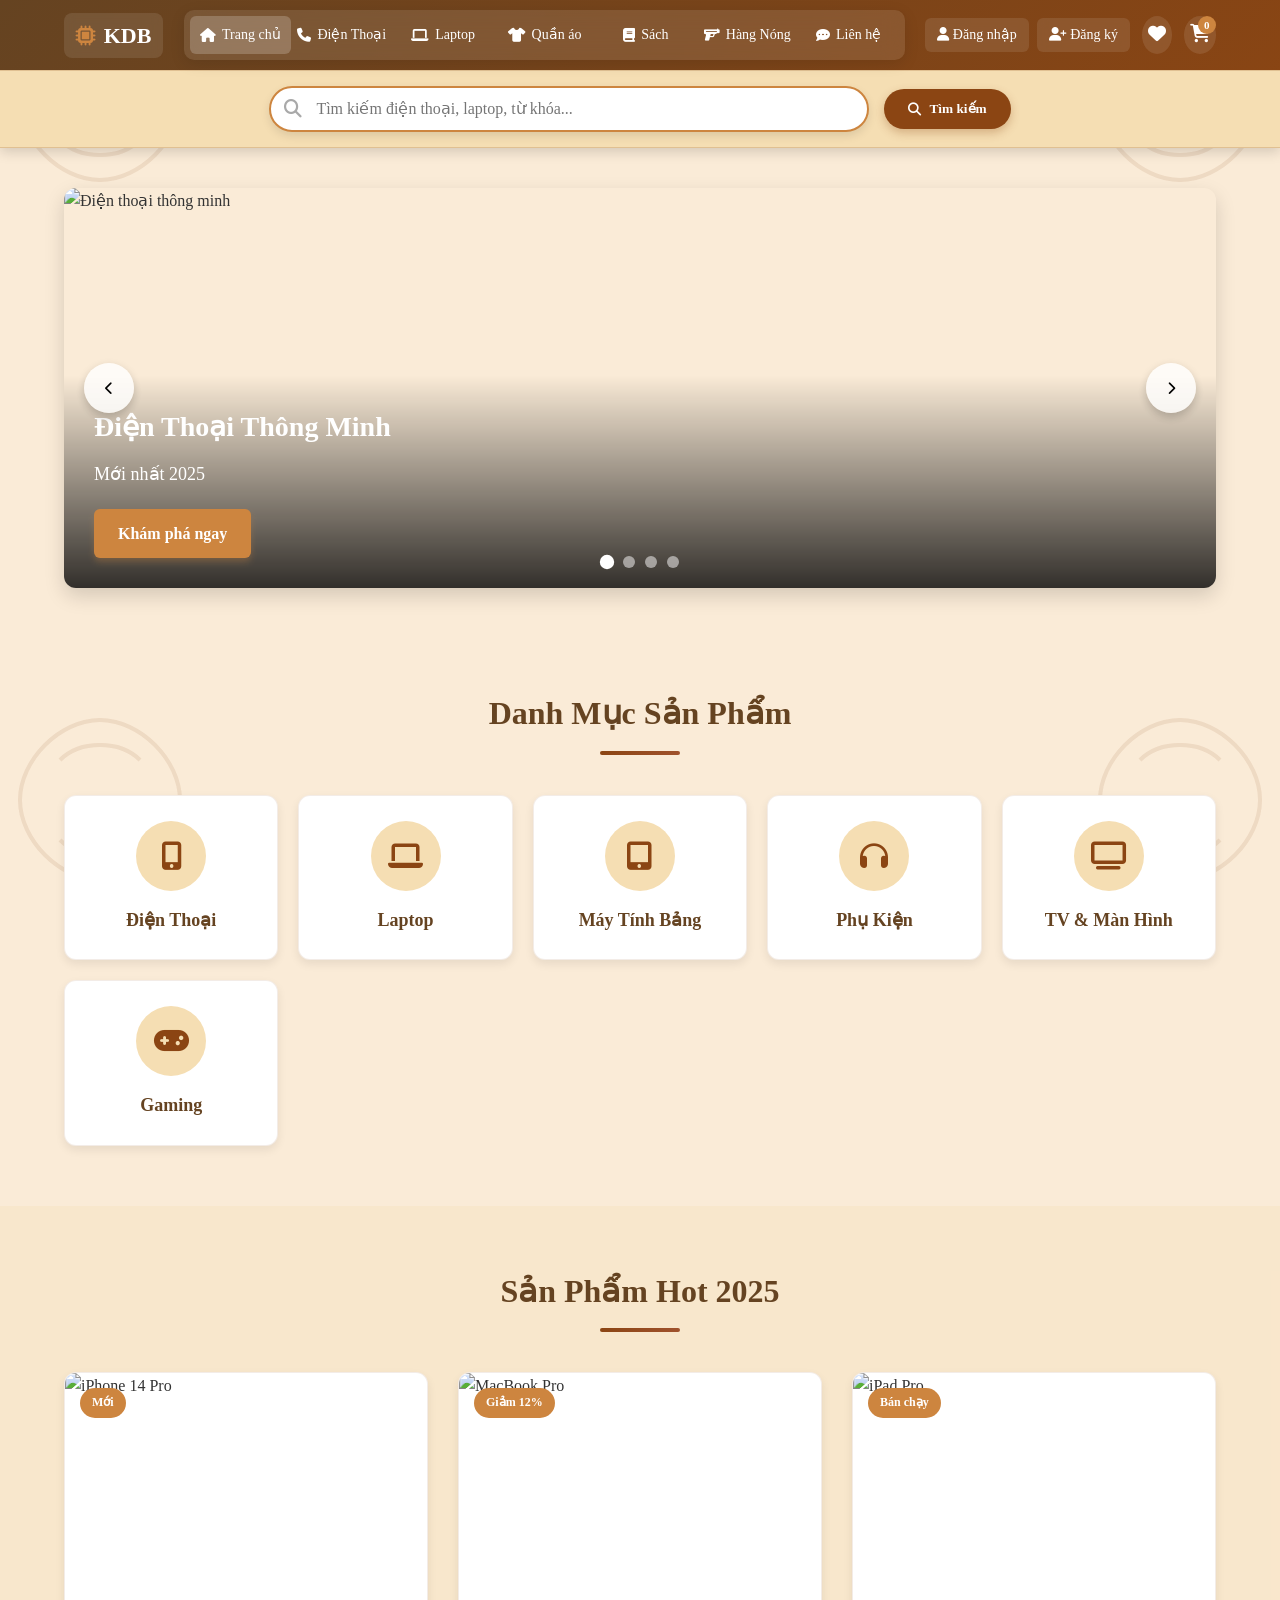
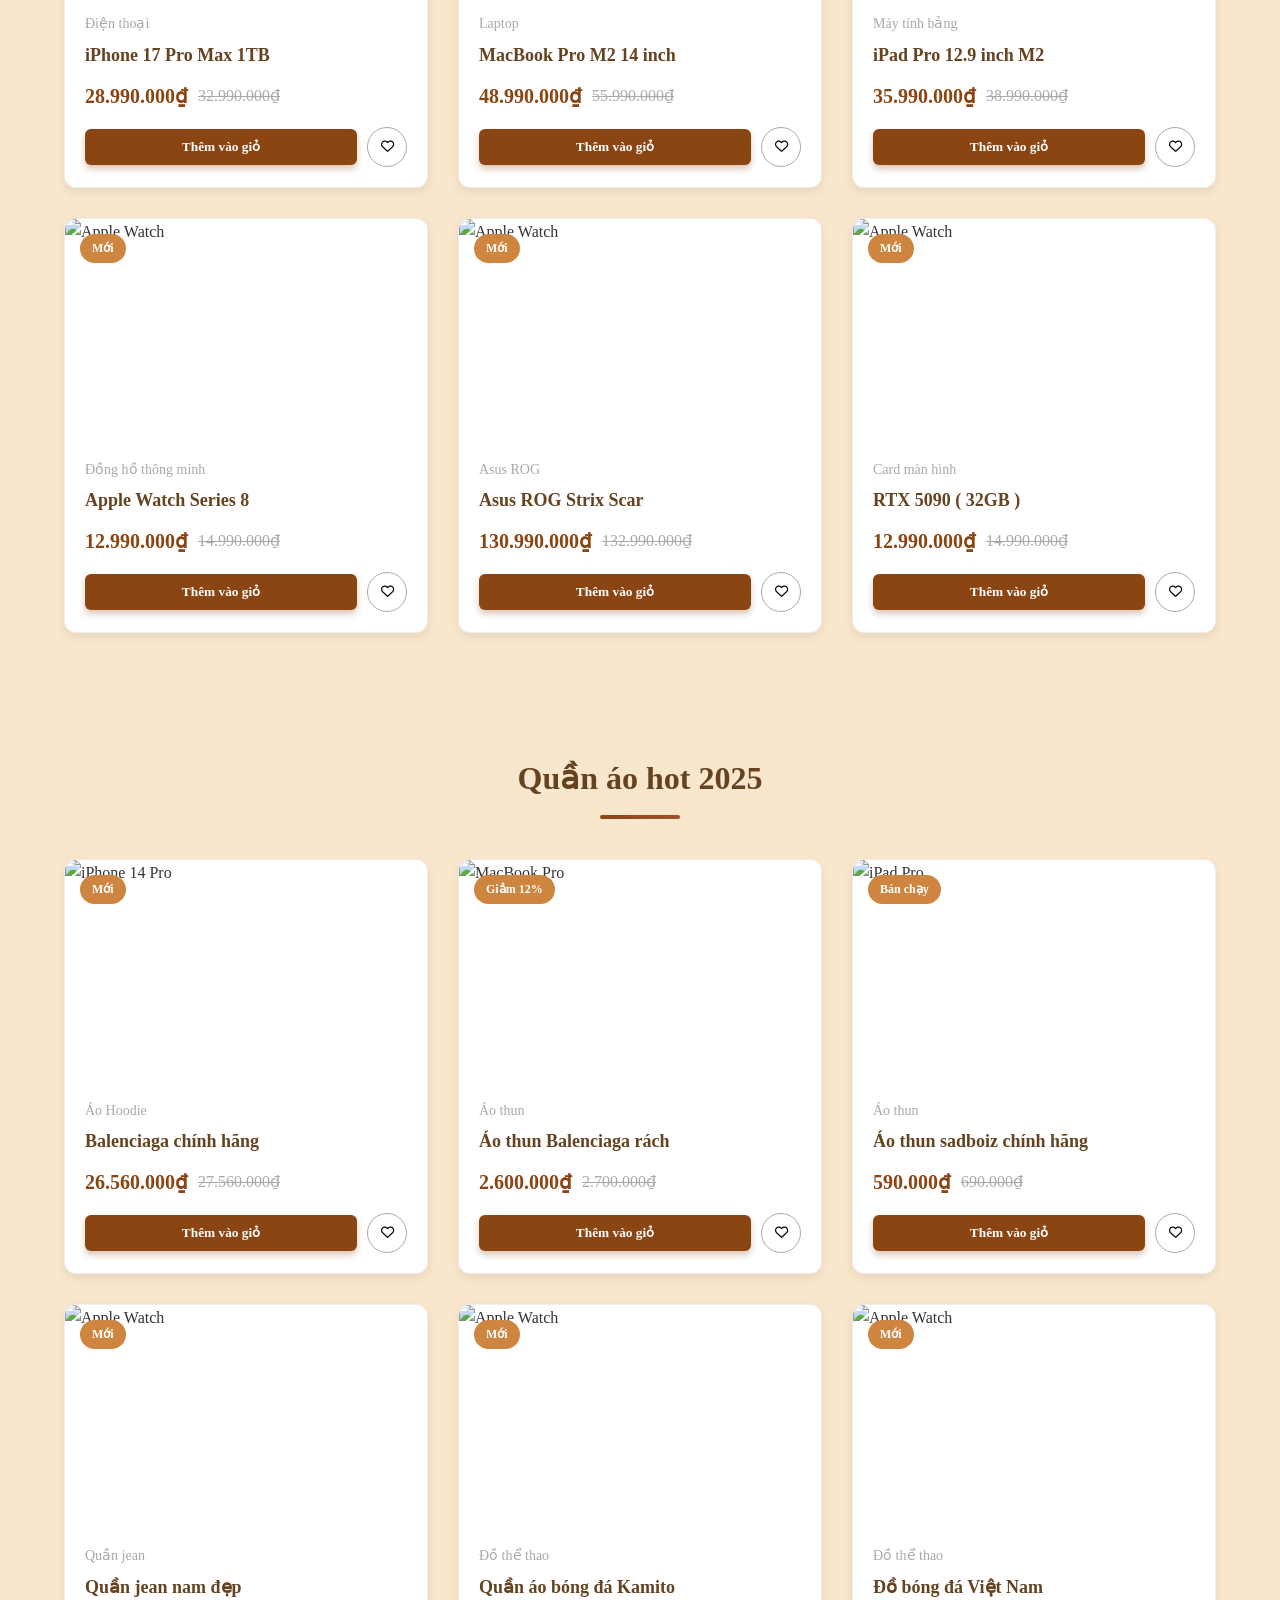
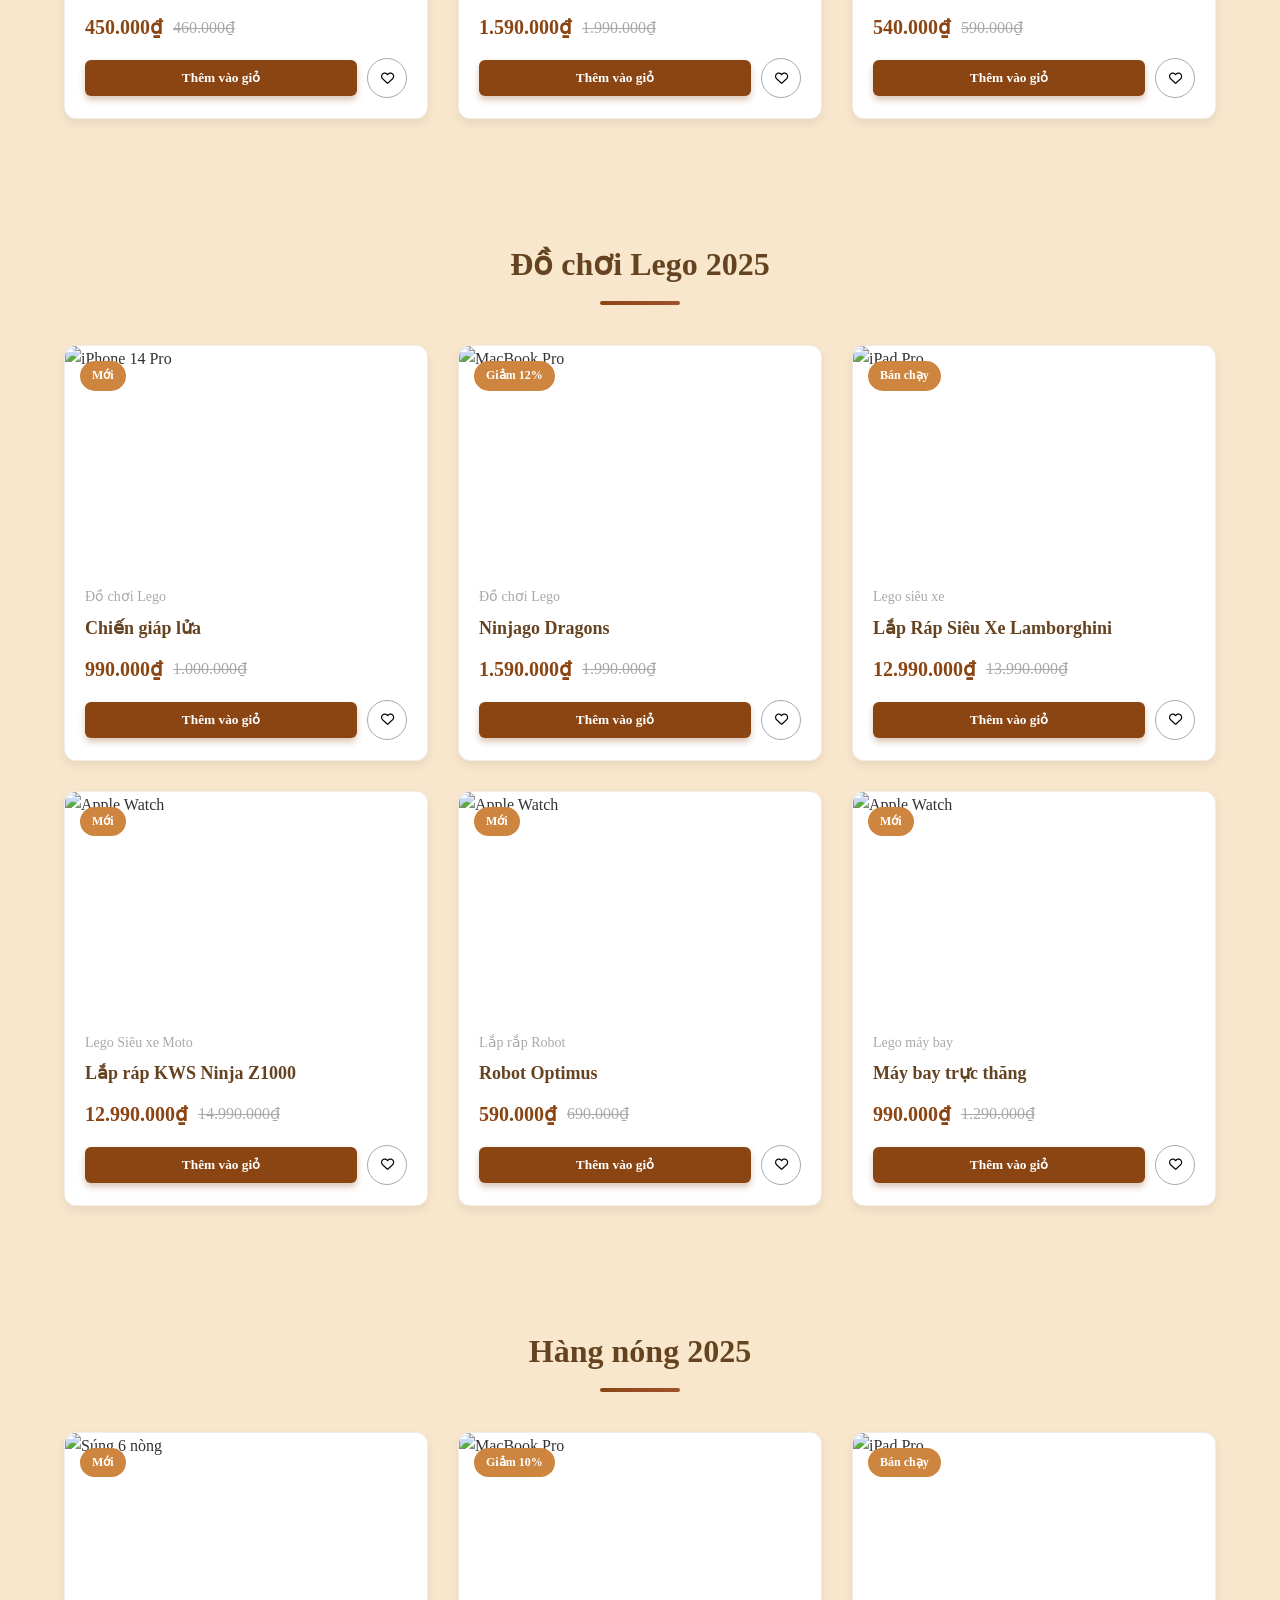
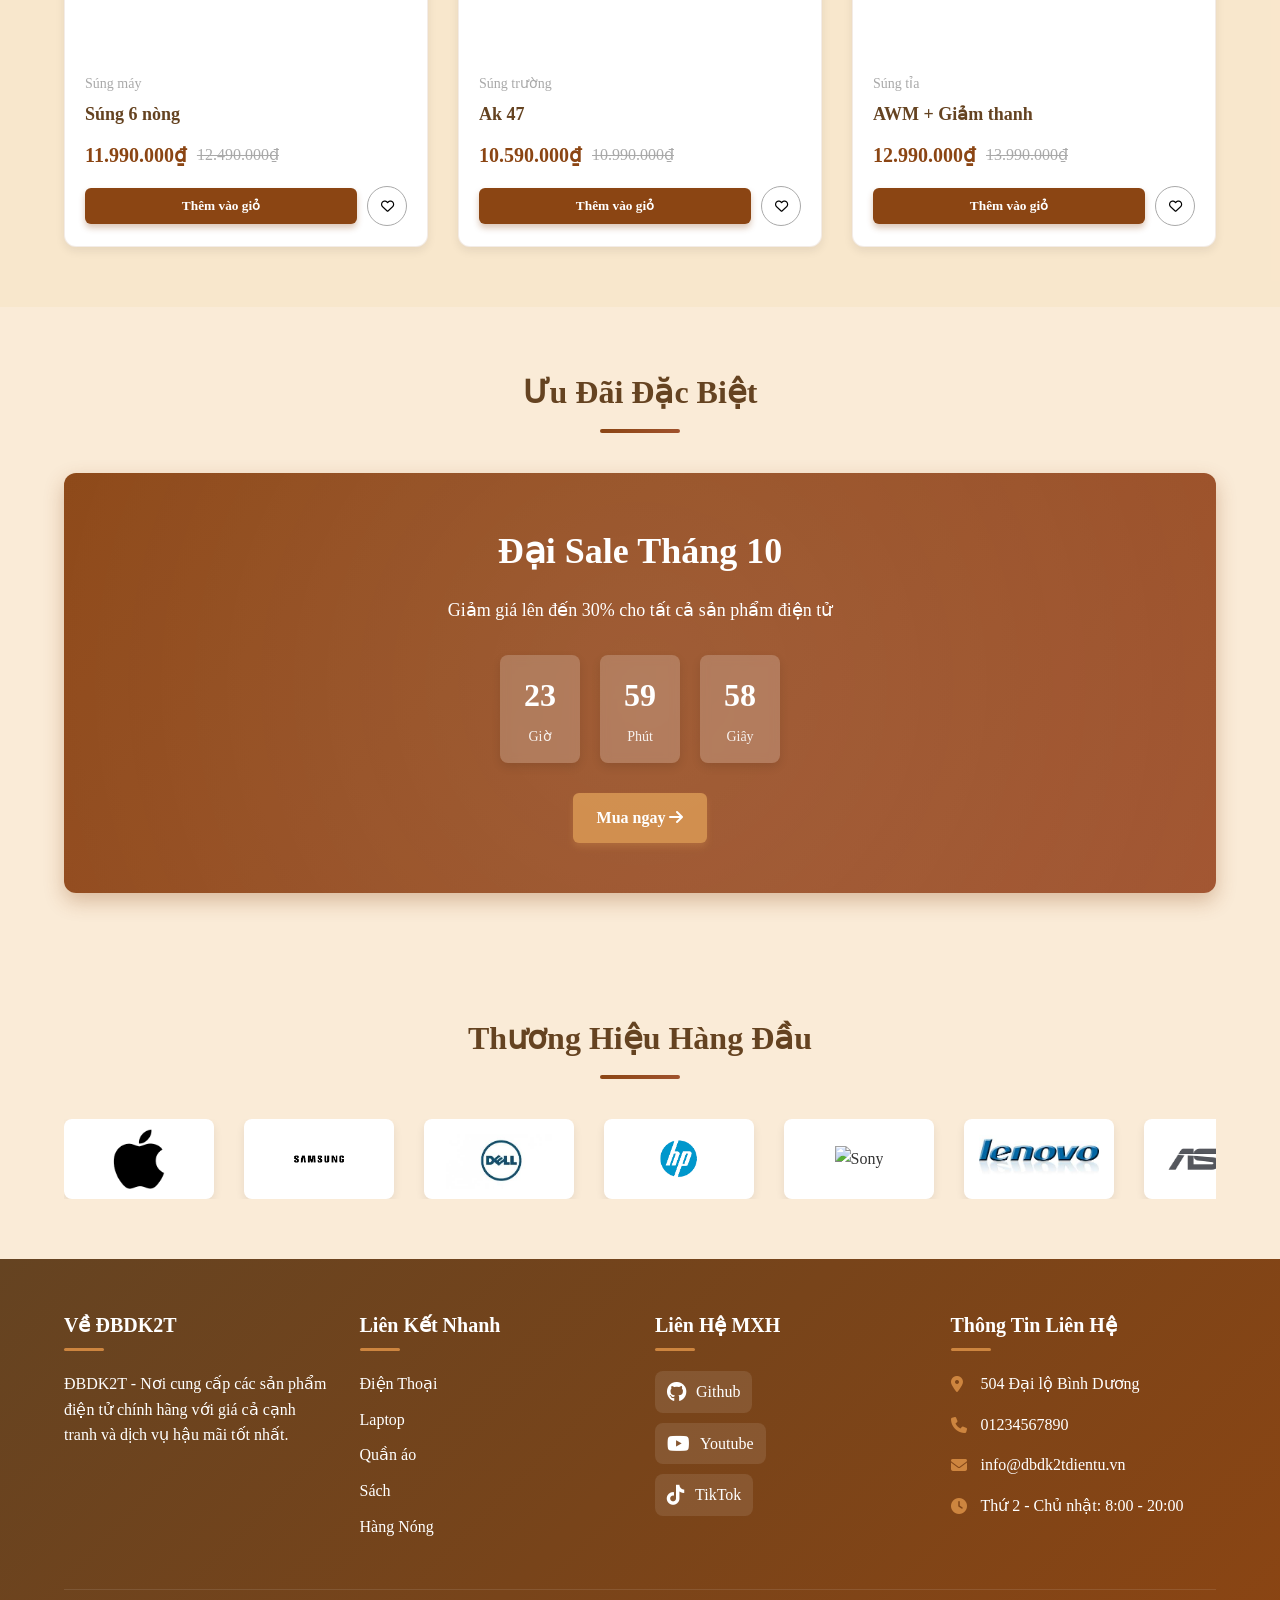
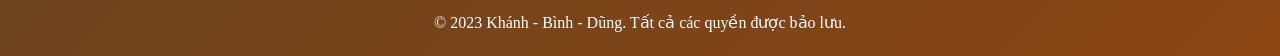
==== index.html @ e894deff "first commit" ====
<!DOCTYPE html>
<html lang="vi">
  <head>
    <meta charset="UTF-8" />
    <meta name="viewport" content="width=device-width, initial-scale=1.0" />
    <title>Trang Chủ</title>
    <link
      rel="stylesheet"
      href="https://cdnjs.cloudflare.com/ajax/libs/font-awesome/6.4.0/css/all.min.css"
    />
    <link rel="stylesheet" href="css/styles.css" />
  </head>
  <body>
    <!-- Họa tiết trang trí -->
    <div class="decoration-top-left"></div>
    <div class="decoration-top-right"></div>
    <div class="decoration-bottom-left"></div>
    <div class="decoration-bottom-right"></div>

    <!-- Header -->
    <header>
      <div class="main-header">
        <div class="container">
          <div class="header-content">
            <a href="index.html" class="logo">
              <i class="fas fa-microchip"></i>
              KDB
            </a>

            <nav>
              <ul class="nav-menu">
                <li class="nav-item">
                  <a href="index.html" class="nav-link active"
                    ><i class="fas fa-home"></i> Trang chủ</a
                  >
                </li>
                <li class="nav-item">
                  <a href="dienthoai.html" class="nav-link"
                    ><i class="fa-solid fa-phone"></i>Điện Thoại</a
                  >
                </li>
                <li class="nav-item">
                  <a href="laptop.html" class="nav-link"
                    ><i class="fa-solid fa-laptop"></i>Laptop</a
                  >
                </li>
                <li class="nav-item">
                  <a href="quanao.html" class="nav-link"
                    ><i class="fa-solid fa-shirt"></i>Quần áo</a
                  >
                </li>
                <li class="nav-item">
                  <a href="sach.html" class="nav-link"
                    ><i class="fa-solid fa-book"></i>Sách</a
                  >
                </li>
                <li class="nav-item">
                  <a href="hangnong.html" class="nav-link"
                    ><i class="fa-solid fa-gun"></i>Hàng Nóng</a
                  >
                </li>
                <li class="nav-item">
                  <a href="contact.html" class="nav-link"
                    ><i class="fa-solid fa-comment-dots"></i> Liên hệ</a
                  >
                </li>
              </ul>
            </nav>

            <div class="header-actions">
              <div class="auth-links">
                <a href="login.html" id="login-link"
                  ><i class="fas fa-user"></i> Đăng nhập</a
                >
                <a href="register.html" id="register-link"
                  ><i class="fas fa-user-plus"></i> Đăng ký</a
                >
                <a href="#" id="logout-link" style="display: none"
                  ><i class="fas fa-sign-out-alt"></i> Đăng xuất</a
                >
              </div>
              <div class="header-action">
                <i class="fas fa-heart"></i>
              </div>
              <div class="header-action">
                <i class="fas fa-shopping-cart"></i>
                <span class="cart-count">0</span>
              </div>
            </div>
          </div>
        </div>
      </div>

      <!-- Search Section -->
      <div class="search-section">
        <div class="container">
          <div class="search-container">
            <div class="search-box">
              <i class="fas fa-search search-icon"></i>
              <input
                type="text"
                class="search-input"
                placeholder="Tìm kiếm điện thoại, laptop, từ khóa..."
              />
            </div>
            <button class="search-btn">
              <i class="fas fa-search"></i> Tìm kiếm
            </button>
          </div>
        </div>
      </div>
    </header>

    <!-- Hero Slider -->
    <section class="hero-slider">
      <div class="container">
        <div class="slider-container">
          <div class="slider">
            <div class="slide active">
              <img
                src="https://image.viettimes.vn/w800/Uploaded/2025/bqmvlcvo/2023_10_21/capture-7654.png"
                alt="Điện thoại thông minh"
              />
              <div class="slide-content">
                <h3>Điện Thoại Thông Minh</h3>
                <p>Mới nhất 2025</p>
                <a href="products.html" class="btn btn-accent">Khám phá ngay</a>
              </div>
            </div>
            <div class="slide">
              <img
                src="https://file.hstatic.net/200000837185/collection/laptop-asus_872b4c79d37e4b8b9388db5a34675080_grande.jpg"
                alt="Laptop cao cấp"
              />
              <div class="slide-content">
                <h3>Laptop Cao Cấp</h3>
                <p>Hiệu suất vượt trội</p>
                <a href="products.html" class="btn btn-accent">Khám phá ngay</a>
              </div>
            </div>
            <div class="slide">
              <img
                src="https://d28jzcg6y4v9j1.cloudfront.net/media/social/2024/09/07/may_tinh_bang_lam_viec_nhu_laptop_1_1725676387348.jpg"
                alt="Máy tính bảng"
              />
              <div class="slide-content">
                <h3>Máy Tính Bảng</h3>
                <p>Đa dạng mẫu mã</p>
                <a href="products.html" class="btn btn-accent">Khám phá ngay</a>
              </div>
            </div>
            <div class="slide">
              <img
                src="https://donghoduyanh.com/images/news/2023/06/12/large/dong-ho-thong-minh_1686508180.jpg"
                alt="Đồng hồ thông minh"
              />
              <div class="slide-content">
                <h3>Đồng hồ Thông Minh</h3>
                <p>Kết nối mọi lúc</p>
                <a href="products.html" class="btn btn-accent">Khám phá ngay</a>
              </div>
            </div>
          </div>
          <button class="slider-btn prev-btn">
            <i class="fas fa-chevron-left"></i>
          </button>
          <button class="slider-btn next-btn">
            <i class="fas fa-chevron-right"></i>
          </button>
          <div class="slider-dots">
            <span class="dot active" data-index="0"></span>
            <span class="dot" data-index="1"></span>
            <span class="dot" data-index="2"></span>
            <span class="dot" data-index="3"></span>
          </div>
        </div>
      </div>
    </section>

    <!-- Categories -->
    <section class="categories">
      <div class="container">
        <h2 class="section-title">Danh Mục Sản Phẩm</h2>
        <div class="category-grid" id="categoryGrid">
          <a href="dienthoai.html" class="category-card">
            <div class="category-icon">
              <i class="fas fa-mobile-alt icon-default"></i>
              <i class="fas fa-arrow-right icon-hover"></i>
            </div>
            <div class="category-name">Điện Thoại</div>
          </a>
          <a href="laptop.html" class="category-card">
            <div class="category-icon">
              <i class="fas fa-laptop icon-default"></i>
              <i class="fas fa-arrow-right icon-hover"></i>
            </div>
            <div class="category-name">Laptop</div>
          </a>
          <a href="products.html" class="category-card">
            <div class="category-icon">
              <i class="fas fa-tablet-alt icon-default"></i>
              <i class="fas fa-arrow-right icon-hover"></i>
            </div>
            <div class="category-name">Máy Tính Bảng</div>
          </a>
          <a href="products.html" class="category-card">
            <div class="category-icon">
              <i class="fas fa-headphones icon-default"></i>
              <i class="fas fa-arrow-right icon-hover"></i>
            </div>
            <div class="category-name">Phụ Kiện</div>
          </a>
          <a href="products.html" class="category-card">
            <div class="category-icon">
              <i class="fas fa-tv icon-default"></i>
              <i class="fas fa-arrow-right icon-hover"></i>
            </div>
            <div class="category-name">TV & Màn Hình</div>
          </a>
          <a href="products.html" class="category-card">
            <div class="category-icon">
              <i class="fas fa-gamepad icon-default"></i>
              <i class="fas fa-arrow-right icon-hover"></i>
            </div>
            <div class="category-name">Gaming</div>
          </a>
        </div>
      </div>
    </section>

    <!-- Featured Products -->
    <section class="featured-products">
      <div class="container">
        <h2 class="section-title">Sản Phẩm Hot 2025</h2>
        <div class="product-grid">
          <!-- Product 1 -->
          <div class="product-card">
            <div class="product-image">
              <img
                src="https://cdn.xtmobile.vn/vnt_upload/product/05_2024/thiet-ke-iphone-17-pro-max-xtmobile.jpg"
                alt="iPhone 14 Pro"
              />
              <div class="product-badge">Mới</div>
            </div>
            <div class="product-info">
              <div class="product-category">Điện thoại</div>
              <h3 class="product-name">iPhone 17 Pro Max 1TB</h3>
              <div class="product-price">
                <span class="current-price">28.990.000₫</span>
                <span class="original-price">32.990.000₫</span>
              </div>
              <div class="product-actions">
                <button class="btn btn-add-cart">Thêm vào giỏ</button>
                <button class="btn-wishlist">
                  <i class="far fa-heart"></i>
                </button>
              </div>
            </div>
          </div>
          <!-- Product 2 -->
          <div class="product-card">
            <div class="product-image">
              <img
                src="https://maytinhshop.com/wp-content/uploads/2019/04/Macbook-Pro-14-inch-M2-Pro-ram-32GB-Ssd-1TB.jpg"
                alt="MacBook Pro"
              />
              <div class="product-badge">Giảm 12%</div>
            </div>
            <div class="product-info">
              <div class="product-category">Laptop</div>
              <h3 class="product-name">MacBook Pro M2 14 inch</h3>
              <div class="product-price">
                <span class="current-price">48.990.000₫</span>
                <span class="original-price">55.990.000₫</span>
              </div>
              <div class="product-actions">
                <button class="btn btn-add-cart">Thêm vào giỏ</button>
                <button class="btn-wishlist">
                  <i class="far fa-heart"></i>
                </button>
              </div>
            </div>
          </div>

          <!-- Product 3 -->
          <div class="product-card">
            <div class="product-image">
              <img
                src="https://www.apple.com/newsroom/images/product/ipad/standard/Apple-iPad-Pro-Magic-Keyboard-M2-hero-2up-221018.jpg.landing-big_2x.jpg"
                alt="iPad Pro"
              />
              <div class="product-badge">Bán chạy</div>
            </div>
            <div class="product-info">
              <div class="product-category">Máy tính bảng</div>
              <h3 class="product-name">iPad Pro 12.9 inch M2</h3>
              <div class="product-price">
                <span class="current-price">35.990.000₫</span>
                <span class="original-price">38.990.000₫</span>
              </div>
              <div class="product-actions">
                <button class="btn btn-add-cart">Thêm vào giỏ</button>
                <button class="btn-wishlist">
                  <i class="far fa-heart"></i>
                </button>
              </div>
            </div>
          </div>

          <!-- Product 4 -->
          <div class="product-card">
            <div class="product-image">
              <img
                src="https://cdn.hoanghamobile.vn/Uploads/2024/06/20/apple-watch-series-8-12.jpg"
                alt="Apple Watch"
              />
              <div class="product-badge">Mới</div>
            </div>
            <div class="product-info">
              <div class="product-category">Đồng hồ thông minh</div>
              <h3 class="product-name">Apple Watch Series 8</h3>
              <div class="product-price">
                <span class="current-price">12.990.000₫</span>
                <span class="original-price">14.990.000₫</span>
              </div>
              <div class="product-actions">
                <button class="btn btn-add-cart">Thêm vào giỏ</button>
                <button class="btn-wishlist">
                  <i class="far fa-heart"></i>
                </button>
              </div>
            </div>
          </div>

          <!-- Product 5 -->
          <div class="product-card">
            <div class="product-image">
              <img
                src="https://cdn-media.sforum.vn/storage/app/media/bookgrinder/10-laptop-doanh-nhan-game-thu-ces-2025-8.jpg"
                alt="Apple Watch"
              />
              <div class="product-badge">Mới</div>
            </div>
            <div class="product-info">
              <div class="product-category">Asus ROG</div>
              <h3 class="product-name">Asus ROG Strix Scar</h3>
              <div class="product-price">
                <span class="current-price">130.990.000₫</span>
                <span class="original-price">132.990.000₫</span>
              </div>
              <div class="product-actions">
                <button class="btn btn-add-cart">Thêm vào giỏ</button>
                <button class="btn-wishlist">
                  <i class="far fa-heart"></i>
                </button>
              </div>
            </div>
          </div>

          <!-- Product 6 -->
          <div class="product-card">
            <div class="product-image">
              <img
                src="https://images2.thanhnien.vn/528068263637045248/2024/5/30/hacznwupeqqaswfs7lz4dc-1717079816597-17170798171761507917776.jpg"
                alt="Apple Watch"
              />
              <div class="product-badge">Mới</div>
            </div>
            <div class="product-info">
              <div class="product-category">Card màn hình</div>
              <h3 class="product-name">RTX 5090 ( 32GB )</h3>
              <div class="product-price">
                <span class="current-price">12.990.000₫</span>
                <span class="original-price">14.990.000₫</span>
              </div>
              <div class="product-actions">
                <button class="btn btn-add-cart">Thêm vào giỏ</button>
                <button class="btn-wishlist">
                  <i class="far fa-heart"></i>
                </button>
              </div>
            </div>
          </div>
        </div>
      </div>
    </section>

    <!-- quần áo hot -->
    <section class="featured-products">
      <div class="container">
        <h2 class="section-title">Quần áo hot 2025</h2>
        <div class="product-grid">
          <!-- Product 1 -->
          <div class="product-card">
            <div class="product-image">
              <img
                src="https://sneakerdaily.vn/wp-content/uploads/2023/11/Ao-Balenciaga-9010-Small-Fit-Hoodie-in-Black-5E91BAA0ABA315GS.jpg"
                alt="iPhone 14 Pro"
              />
              <div class="product-badge">Mới</div>
            </div>
            <div class="product-info">
              <div class="product-category">Áo Hoodie</div>
              <h3 class="product-name">Balenciaga chính hãng</h3>
              <div class="product-price">
                <span class="current-price">26.560.000₫</span>
                <span class="original-price">27.560.000₫</span>
              </div>
              <div class="product-actions">
                <button class="btn btn-add-cart">Thêm vào giỏ</button>
                <button class="btn-wishlist">
                  <i class="far fa-heart"></i>
                </button>
              </div>
            </div>
          </div>
          <!-- Product 2 -->
          <div class="product-card">
            <div class="product-image">
              <img
                src="https://yeli.vn/resources/uploaded/YeliShop/Products/2021/06/14321/order-ao-thun-balenciaga-rach-1-637586753485782184.jpg"
                alt="MacBook Pro"
              />
              <div class="product-badge">Giảm 12%</div>
            </div>
            <div class="product-info">
              <div class="product-category">Áo thun</div>
              <h3 class="product-name">Áo thun Balenciaga rách</h3>
              <div class="product-price">
                <span class="current-price">2.600.000₫</span>
                <span class="original-price">2.700.000₫</span>
              </div>
              <div class="product-actions">
                <button class="btn btn-add-cart">Thêm vào giỏ</button>
                <button class="btn-wishlist">
                  <i class="far fa-heart"></i>
                </button>
              </div>
            </div>
          </div>

          <!-- Product 3 -->
          <div class="product-card">
            <div class="product-image">
              <img
                src="https://encrypted-tbn0.gstatic.com/images?q=tbn:ANd9GcSypmdnRTaDFdQ4mKFr6ebz0oZZFL6-i8Iokg&s"
                alt="iPad Pro"
              />
              <div class="product-badge">Bán chạy</div>
            </div>
            <div class="product-info">
              <div class="product-category">Áo thun</div>
              <h3 class="product-name">Áo thun sadboiz chính hãng</h3>
              <div class="product-price">
                <span class="current-price">590.000₫</span>
                <span class="original-price">690.000₫</span>
              </div>
              <div class="product-actions">
                <button class="btn btn-add-cart">Thêm vào giỏ</button>
                <button class="btn-wishlist">
                  <i class="far fa-heart"></i>
                </button>
              </div>
            </div>
          </div>

          <!-- Product 4 -->
          <div class="product-card">
            <div class="product-image">
              <img
                src="https://pos.nvncdn.com/5048a3-93414/ps/20220118_7IF3owtqE6AivmnjSId5ZpOt.jpg?v=1673951036"
                alt="Apple Watch"
              />
              <div class="product-badge">Mới</div>
            </div>
            <div class="product-info">
              <div class="product-category">Quần jean</div>
              <h3 class="product-name">Quần jean nam đẹp</h3>
              <div class="product-price">
                <span class="current-price">450.000₫</span>
                <span class="original-price">460.000₫</span>
              </div>
              <div class="product-actions">
                <button class="btn btn-add-cart">Thêm vào giỏ</button>
                <button class="btn-wishlist">
                  <i class="far fa-heart"></i>
                </button>
              </div>
            </div>
          </div>

          <!-- Product 5 -->
          <div class="product-card">
            <div class="product-image">
              <img
                src="https://bizweb.dktcdn.net/100/218/328/products/5c4b4c633370fd2768cabe79386fb704-jpeg.jpg?v=1703061274857"
                alt="Apple Watch"
              />
              <div class="product-badge">Mới</div>
            </div>
            <div class="product-info">
              <div class="product-category">Đồ thể thao</div>
              <h3 class="product-name">Quần áo bóng đá Kamito</h3>
              <div class="product-price">
                <span class="current-price">1.590.000₫</span>
                <span class="original-price">1.990.000₫</span>
              </div>
              <div class="product-actions">
                <button class="btn btn-add-cart">Thêm vào giỏ</button>
                <button class="btn-wishlist">
                  <i class="far fa-heart"></i>
                </button>
              </div>
            </div>
          </div>

          <!-- Product 6 -->
          <div class="product-card">
            <div class="product-image">
              <img
                src="https://sumstore.vn/wp-content/uploads/2024/04/vn-idol-so-9.jpg"
                alt="Apple Watch"
              />
              <div class="product-badge">Mới</div>
            </div>
            <div class="product-info">
              <div class="product-category">Đồ thể thao</div>
              <h3 class="product-name">Đồ bóng đá Việt Nam</h3>
              <div class="product-price">
                <span class="current-price">540.000₫</span>
                <span class="original-price">590.000₫</span>
              </div>
              <div class="product-actions">
                <button class="btn btn-add-cart">Thêm vào giỏ</button>
                <button class="btn-wishlist">
                  <i class="far fa-heart"></i>
                </button>
              </div>
            </div>
          </div>
        </div>
      </div>
    </section>

    <!-- Đồ chơi Lego -->
    <section class="featured-products">
      <div class="container">
        <h2 class="section-title">Đồ chơi Lego 2025</h2>
        <div class="product-grid">
          <!-- Product 1 -->
          <div class="product-card">
            <div class="product-image">
              <img
                src="https://www.mykingdom.com.vn/cdn/shop/products/71808_1.jpg?v=1746873202&width=1445"
                alt="iPhone 14 Pro"
              />
              <div class="product-badge">Mới</div>
            </div>
            <div class="product-info">
              <div class="product-category">Đồ chơi Lego</div>
              <h3 class="product-name">Chiến giáp lửa</h3>
              <div class="product-price">
                <span class="current-price">990.000₫</span>
                <span class="original-price">1.000.000₫</span>
              </div>
              <div class="product-actions">
                <button class="btn btn-add-cart">Thêm vào giỏ</button>
                <button class="btn-wishlist">
                  <i class="far fa-heart"></i>
                </button>
              </div>
            </div>
          </div>
          <!-- Product 2 -->
          <div class="product-card">
            <div class="product-image">
              <img
                src="https://bizweb.dktcdn.net/thumb/large/100/096/240/products/71822-boxprod-v39-sha.jpg?v=1718562976007"
                alt="MacBook Pro"
              />
              <div class="product-badge">Giảm 12%</div>
            </div>
            <div class="product-info">
              <div class="product-category">Đồ chơi Lego</div>
              <h3 class="product-name">Ninjago Dragons</h3>
              <div class="product-price">
                <span class="current-price">1.590.000₫</span>
                <span class="original-price">1.990.000₫</span>
              </div>
              <div class="product-actions">
                <button class="btn btn-add-cart">Thêm vào giỏ</button>
                <button class="btn-wishlist">
                  <i class="far fa-heart"></i>
                </button>
              </div>
            </div>
          </div>

          <!-- Product 3 -->
          <div class="product-card">
            <div class="product-image">
              <img
                src="https://tmintoys.com/cdn/shop/files/O1CN01sWspxE1D1x8HIybbO__2217604990157-0-cib.png?v=1725087413&width=533"
                alt="iPad Pro"
              />
              <div class="product-badge">Bán chạy</div>
            </div>
            <div class="product-info">
              <div class="product-category">Lego siêu xe</div>
              <h3 class="product-name">Lắp Ráp Siêu Xe Lamborghini</h3>
              <div class="product-price">
                <span class="current-price">12.990.000₫</span>
                <span class="original-price">13.990.000₫</span>
              </div>
              <div class="product-actions">
                <button class="btn btn-add-cart">Thêm vào giỏ</button>
                <button class="btn-wishlist">
                  <i class="far fa-heart"></i>
                </button>
              </div>
            </div>
          </div>

          <!-- Product 4 -->
          <div class="product-card">
            <div class="product-image">
              <img
                src="https://tmintoys.com/cdn/shop/files/O1CN01U2rd5g1P37U7bMWMB__2209297631784-0-cib.png?v=1719041717&width=533"
                alt="Apple Watch"
              />
              <div class="product-badge">Mới</div>
            </div>
            <div class="product-info">
              <div class="product-category">Lego Siêu xe Moto</div>
              <h3 class="product-name">Lắp ráp KWS Ninja Z1000</h3>
              <div class="product-price">
                <span class="current-price">12.990.000₫</span>
                <span class="original-price">14.990.000₫</span>
              </div>
              <div class="product-actions">
                <button class="btn btn-add-cart">Thêm vào giỏ</button>
                <button class="btn-wishlist">
                  <i class="far fa-heart"></i>
                </button>
              </div>
            </div>
          </div>

          <!-- Product 5 -->
          <div class="product-card">
            <div class="product-image">
              <img
                src="https://thegioidochoiviet.com/wp-content/uploads/2021/07/Screenshot_9-2.jpg"
                alt="Apple Watch"
              />
              <div class="product-badge">Mới</div>
            </div>
            <div class="product-info">
              <div class="product-category">Lắp rắp Robot</div>
              <h3 class="product-name">Robot Optimus</h3>
              <div class="product-price">
                <span class="current-price">590.000₫</span>
                <span class="original-price">690.000₫</span>
              </div>
              <div class="product-actions">
                <button class="btn btn-add-cart">Thêm vào giỏ</button>
                <button class="btn-wishlist">
                  <i class="far fa-heart"></i>
                </button>
              </div>
            </div>
          </div>

          <!-- Product 6 -->
          <div class="product-card">
            <div class="product-image">
              <img
                src="https://bizweb.dktcdn.net/100/403/846/files/m5-50cd1096-30f9-4032-b184-32143ff8bb22.jpg?v=1668850809223"
                alt="Apple Watch"
              />
              <div class="product-badge">Mới</div>
            </div>
            <div class="product-info">
              <div class="product-category">Lego máy bay</div>
              <h3 class="product-name">Máy bay trực thăng</h3>
              <div class="product-price">
                <span class="current-price">990.000₫</span>
                <span class="original-price">1.290.000₫</span>
              </div>
              <div class="product-actions">
                <button class="btn btn-add-cart">Thêm vào giỏ</button>
                <button class="btn-wishlist">
                  <i class="far fa-heart"></i>
                </button>
              </div>
            </div>
          </div>
        </div>
      </div>
    </section>

    <!-- Hàng nóng -->
    <section class="featured-products">
      <div class="container">
        <h2 class="section-title">Hàng nóng 2025</h2>
        <div class="product-grid">
          <!-- Product 1 -->
          <div class="product-card">
            <div class="product-image">
              <img
                src="https://cdn.trangcongnghe.vn/uploads/posts/2018-05/cong-dong-garena-free-fire-day-song-vi-tin-don-xuat-hien-gatling-gun-trong-ban-cap-nhat-sap-toi_4.jpg "
                alt="Súng 6 nòng"
              />
              <div class="product-badge">Mới</div>
            </div>
            <div class="product-info">
              <div class="product-category">Súng máy</div>
              <h3 class="product-name">Súng 6 nòng</h3>
              <div class="product-price">
                <span class="current-price">11.990.000₫</span>
                <span class="original-price">12.490.000₫</span>
              </div>
              <div class="product-actions">
                <button class="btn btn-add-cart">Thêm vào giỏ</button>
                <button class="btn-wishlist">
                  <i class="far fa-heart"></i>
                </button>
              </div>
            </div>
          </div>

          <!-- Product 2 -->
          <div class="product-card">
            <div class="product-image">
              <img
                src="https://cdn.giaoduc.net.vn/images/4567b617dad583be1e7afcde73e8465c5e1684bc0e6471283695b2a7e5775aae96b148237de57337e8c298b2fd5bbbe3/ak47si.jpg"
                alt="MacBook Pro"
              />
              <div class="product-badge">Giảm 10%</div>
            </div>
            <div class="product-info">
              <div class="product-category">Súng trường</div>
              <h3 class="product-name">Ak 47</h3>
              <div class="product-price">
                <span class="current-price">10.590.000₫</span>
                <span class="original-price">10.990.000₫</span>
              </div>
              <div class="product-actions">
                <button class="btn btn-add-cart">Thêm vào giỏ</button>
                <button class="btn-wishlist">
                  <i class="far fa-heart"></i>
                </button>
              </div>
            </div>
          </div>

          <!-- Product 3 -->
          <div class="product-card">
            <div class="product-image">
              <img
                src="https://encrypted-tbn0.gstatic.com/images?q=tbn:ANd9GcTaFS7M0yZ2LHosPwbgV7zdBdwrQEIVj8nqOg&s"
                alt="iPad Pro"
              />
              <div class="product-badge">Bán chạy</div>
            </div>
            <div class="product-info">
              <div class="product-category">Súng tỉa</div>
              <h3 class="product-name">AWM + Giảm thanh</h3>
              <div class="product-price">
                <span class="current-price">12.990.000₫</span>
                <span class="original-price">13.990.000₫</span>
              </div>
              <div class="product-actions">
                <button class="btn btn-add-cart">Thêm vào giỏ</button>
                <button class="btn-wishlist">
                  <i class="far fa-heart"></i>
                </button>
              </div>
            </div>
          </div>
        </div>
      </div>
    </section>

    <!-- Ưu đãi đặc biệt -->
    <section class="special-offers">
      <div class="container">
        <h2 class="section-title">Ưu Đãi Đặc Biệt</h2>
        <div class="offer-poster">
          <h2>Đại Sale Tháng 10</h2>
          <p>Giảm giá lên đến 30% cho tất cả sản phẩm điện tử</p>
          <div class="timer">
            <div class="timer-item">
              <div class="timer-value" id="hours">24</div>
              <div class="timer-label">Giờ</div>
            </div>
            <div class="timer-item">
              <div class="timer-value" id="minutes">00</div>
              <div class="timer-label">Phút</div>
            </div>
            <div class="timer-item">
              <div class="timer-value" id="seconds">00</div>
              <div class="timer-label">Giây</div>
            </div>
          </div>
          <a href="dienthoai.html" class="btn btn-accent"
            >Mua ngay <i class="fas fa-arrow-right"></i
          ></a>
        </div>
      </div>
    </section>

    <!-- Brands -->
    <section class="brands">
      <div class="container">
        <h2 class="section-title">Thương Hiệu Hàng Đầu</h2>
        <div class="brand-slider-container">
          <div class="brand-slider">
            <div class="brand-item">
              <img
                src="[data-uri]"
                alt="Apple"
              />
            </div>
            <div class="brand-item">
              <img
                src="[data-uri]"
                alt="Samsung"
              />
            </div>
            <div class="brand-item">
              <img
                src="[data-uri]"
                alt="Dell"
              />
            </div>
            <div class="brand-item">
              <img
                src="[data-uri]"
                alt="HP"
              />
            </div>
            <div class="brand-item">
              <img
                src="https://encrypted-tbn0.gstatic.com/images?q=tbn:ANd9GcQFvN_NjnCJ0FJQZlIbGP8sMY-YHL8Vczn4TA&s"
                alt="Sony"
              />
            </div>
            <div class="brand-item">
              <img
                src="[data-uri]"
                alt="Lenovo"
              />
            </div>
            <div class="brand-item">
              <img
                src="[data-uri]"
                alt="Asus"
              />
            </div>
            <div class="brand-item">
              <img
                src="[data-uri]"
                alt="Xiaomi"
              />
            </div>
          </div>
        </div>
      </div>
    </section>

    <!-- Footer -->
    <footer>
      <div class="container">
        <div class="footer-content">
          <div class="footer-column">
            <h3>Về ĐBDK2T</h3>
            <p>
              ĐBDK2T - Nơi cung cấp các sản phẩm điện tử chính hãng với giá cả
              cạnh tranh và dịch vụ hậu mãi tốt nhất.
            </p>
          </div>
          <div class="footer-column">
            <h3>Liên Kết Nhanh</h3>
            <ul class="footer-links">
              <li><a href="dienthoai.html">Điện Thoại</a></li>
              <li><a href="laptop.html">Laptop</a></li>
              <li><a href="quanao.html">Quần áo</a></li>
              <li><a href="sach.html">Sách</a></li>
              <li><a href="products.html">Hàng Nóng</a></li>
            </ul>
          </div>
          <div class="footer-column">
            <h3>Liên Hệ MXH</h3>
            <div class="social-links">
              <a href="#" class="social-link"
                ><i class="fab fa-github"></i>Github</a
              >
              <a href="#" class="social-link"
                ><i class="fab fa-youtube"></i>Youtube</a
              >
              <a href="#" class="social-link"
                ><i class="fab fa-tiktok"></i>TikTok</a
              >
            </div>
          </div>
          <div class="footer-column">
            <h3>Thông Tin Liên Hệ</h3>
            <ul class="contact-info-footer">
              <li>
                <i class="fas fa-map-marker-alt"></i>
                <span>504 Đại lộ Bình Dương</span>
              </li>
              <li>
                <i class="fas fa-phone"></i>
                <span>01234567890</span>
              </li>
              <li>
                <i class="fas fa-envelope"></i>
                <span>info@dbdk2tdientu.vn</span>
              </li>
              <li>
                <i class="fas fa-clock"></i>
                <span>Thứ 2 - Chủ nhật: 8:00 - 20:00</span>
              </li>
            </ul>
          </div>
        </div>
        <div class="footer-bottom">
          <p>&copy; 2023 Khánh - Bình - Dũng. Tất cả các quyền được bảo lưu.</p>
        </div>
      </div>
    </footer>

    <script src="js/script.js"></script>
  </body>
</html>
---- css/styles.css ----
:root {
  --primary: #8b4513;
  --secondary: #a0522d;
  --accent: #cd853f;
  --light: #f5deb3;
  --dark: #654321;
  --success: #8fbc8f;
  --warning: #daa520;
  --gray: #a9a9a9;
  --shadow: 0 4px 6px rgba(0, 0, 0, 0.1);
  --transition: all 0.3s ease;
  --gradient: linear-gradient(135deg, #8b4513, #a0522d);
  --nav-gradient: linear-gradient(135deg, #654321, #8b4513);
}

* {
  margin: 0;
  padding: 0;
  box-sizing: border-box;
  font-family: "Noto Serif", "Times New Roman", serif;
}

body {
  background-color: #faebd7;
  color: #333;
  line-height: 1.6;
  position: relative;
  overflow-x: hidden;
}

/* Họa tiết trang trí */
.decoration-top-left,
.decoration-top-right,
.decoration-bottom-left,
.decoration-bottom-right {
  position: fixed;
  width: 200px;
  height: 200px;
  background-size: contain;
  background-repeat: no-repeat;
  opacity: 0.1;
  z-index: -1;
}

.decoration-top-left {
  top: 0;
  left: 0;
  background-image: url('data:image/svg+xml;utf8,<svg xmlns="http://www.w3.org/2000/svg" viewBox="0 0 100 100"><path d="M50,10 C70,10 90,30 90,50 C90,70 70,90 50,90 C30,90 10,70 10,50 C10,30 30,10 50,10 Z" fill="none" stroke="%238B4513" stroke-width="2"/><path d="M30,30 C40,20 60,20 70,30 M30,70 C40,80 60,80 70,70" fill="none" stroke="%238B4513" stroke-width="2"/></svg>');
}

.decoration-top-right {
  top: 0;
  right: 0;
  background-image: url('data:image/svg+xml;utf8,<svg xmlns="http://www.w3.org/2000/svg" viewBox="0 0 100 100"><path d="M50,10 C70,10 90,30 90,50 C90,70 70,90 50,90 C30,90 10,70 10,50 C10,30 30,10 50,10 Z" fill="none" stroke="%238B4513" stroke-width="2"/><path d="M30,30 C40,20 60,20 70,30 M30,70 C40,80 60,80 70,70" fill="none" stroke="%238B4513" stroke-width="2"/></svg>');
  transform: scaleX(-1);
}

.decoration-bottom-left {
  bottom: 0;
  left: 0;
  background-image: url('data:image/svg+xml;utf8,<svg xmlns="http://www.w3.org/2000/svg" viewBox="0 0 100 100"><path d="M50,10 C70,10 90,30 90,50 C90,70 70,90 50,90 C30,90 10,70 10,50 C10,30 30,10 50,10 Z" fill="none" stroke="%238B4513" stroke-width="2"/><path d="M30,30 C40,20 60,20 70,30 M30,70 C40,80 60,80 70,70" fill="none" stroke="%238B4513" stroke-width="2"/></svg>');
  transform: scaleY(-1);
}

.decoration-bottom-right {
  bottom: 0;
  right: 0;
  background-image: url('data:image/svg+xml;utf8,<svg xmlns="http://www.w3.org/2000/svg" viewBox="0 0 100 100"><path d="M50,10 C70,10 90,30 90,50 C90,70 70,90 50,90 C30,90 10,70 10,50 C10,30 30,10 50,10 Z" fill="none" stroke="%238B4513" stroke-width="2"/><path d="M30,30 C40,20 60,20 70,30 M30,70 C40,80 60,80 70,70" fill="none" stroke="%238B4513" stroke-width="2"/></svg>');
  transform: scale(-1);
}

a {
  text-decoration: none;
  color: inherit;
}

ul {
  list-style: none;
}

.container {
  width: 90%;
  max-width: 1200px;
  margin: 0 auto;
}

.btn {
  display: inline-block;
  padding: 12px 24px;
  background-color: var(--secondary);
  color: white;
  border: none;
  border-radius: 6px;
  cursor: pointer;
  font-weight: 600;
  transition: var(--transition);
  box-shadow: 0 4px 6px rgba(139, 69, 19, 0.3);
}

.btn:hover {
  background-color: #8b4513;
  transform: translateY(-3px);
  box-shadow: 0 6px 8px rgba(139, 69, 19, 0.4);
}

.btn-accent {
  background-color: var(--accent);
  box-shadow: 0 4px 6px rgba(205, 133, 63, 0.3);
}

.btn-accent:hover {
  background-color: #a0522d;
  box-shadow: 0 6px 8px rgba(205, 133, 63, 0.4);
}

.section-title {
  text-align: center;
  margin-bottom: 40px;
  font-size: 32px;
  color: var(--dark);
  position: relative;
  padding-bottom: 15px;
}

.section-title::after {
  content: "";
  position: absolute;
  bottom: 0;
  left: 50%;
  transform: translateX(-50%);
  width: 80px;
  height: 4px;
  background: var(--gradient);
  border-radius: 2px;
}

/* Header */
header {
  background: var(--nav-gradient);
  box-shadow: 0 4px 12px rgba(0, 0, 0, 0.15);
  position: sticky;
  top: 0;
  z-index: 1000;
}

.main-header {
  padding: 10px 0;
}

.header-content {
  display: flex;
  justify-content: space-between;
  align-items: center;
}

.logo {
  font-size: 22px;
  font-weight: 700;
  color: white;
  display: flex;
  align-items: center;
  transition: var(--transition);
  padding: 5px 12px;
  border-radius: 8px;
  background: rgba(255, 255, 255, 0.1);
  backdrop-filter: blur(5px);
}

.logo:hover {
  background: rgba(255, 255, 255, 0.2);
  transform: translateY(-2px);
}

.logo i {
  color: var(--accent);
  margin-right: 8px;
  transition: var(--transition);
  font-size: 20px;
}

.logo:hover i {
  transform: rotate(-10deg);
}

/* Navigation */
nav {
  flex: 1;
  display: flex;
  justify-content: center;
  margin: 0 20px;
}

.nav-menu {
  display: flex;
  gap: 0;
  background: rgba(255, 255, 255, 0.1);
  backdrop-filter: blur(10px);
  border-radius: 10px;
  padding: 6px;
  box-shadow: 0 4px 15px rgba(0, 0, 0, 0.1);
  width: 100%;
  justify-content: space-between;
}

.nav-item {
  position: relative;
  flex: 1;
  min-width: 0;
}

.nav-link {
  display: flex;
  align-items: center;
  justify-content: center;
  padding: 8px 12px;
  color: white;
  font-weight: 500;
  transition: var(--transition);
  border-radius: 6px;
  position: relative;
  overflow: hidden;
  font-size: 14px;
  text-align: center;
  white-space: nowrap;
  height: 100%;
}

.nav-link::before {
  content: "";
  position: absolute;
  top: 0;
  left: -100%;
  width: 100%;
  height: 100%;
  background: linear-gradient(
    90deg,
    transparent,
    rgba(255, 255, 255, 0.2),
    transparent
  );
  transition: left 0.5s;
}

.nav-link:hover::before {
  left: 100%;
}

.nav-link:hover {
  background-color: rgba(255, 255, 255, 0.15);
  color: white;
  transform: translateY(-2px);
}

.nav-link.active {
  background-color: rgba(255, 255, 255, 0.2);
  color: white;
}

.nav-link i {
  margin-right: 6px;
  font-size: 14px;
}

.header-actions {
  display: flex;
  align-items: center;
  gap: 12px;
}

.header-action {
  position: relative;
  cursor: pointer;
  transition: var(--transition);
  padding: 6px;
  border-radius: 50%;
  background: rgba(255, 255, 255, 0.1);
  backdrop-filter: blur(5px);
}

.header-action:hover {
  background-color: rgba(255, 255, 255, 0.2);
  transform: scale(1.1);
}

.header-action i {
  font-size: 18px;
  color: white;
}

.cart-count {
  position: absolute;
  top: 0;
  right: 0;
  background-color: var(--accent);
  color: white;
  border-radius: 50%;
  width: 18px;
  height: 18px;
  font-size: 11px;
  display: flex;
  align-items: center;
  justify-content: center;
  font-weight: bold;
}

/* Auth Links */
.auth-links {
  display: flex;
  gap: 8px;
}

.auth-links a {
  color: white;
  font-weight: 500;
  transition: var(--transition);
  padding: 6px 12px;
  border-radius: 6px;
  background: rgba(255, 255, 255, 0.1);
  backdrop-filter: blur(5px);
  font-size: 14px;
}

.auth-links a:hover {
  background-color: rgba(255, 255, 255, 0.2);
  transform: translateY(-2px);
}

/* Search Section */
.search-section {
  background-color: var(--light);
  padding: 15px 0;
  border-top: 1px solid rgba(139, 69, 19, 0.2);
  border-bottom: 1px solid rgba(139, 69, 19, 0.2);
}

.search-container {
  display: flex;
  gap: 15px;
  align-items: center;
  justify-content: center;
}

.search-box {
  position: relative;
  flex: 1;
  max-width: 600px;
}

.search-input {
  width: 100%;
  padding: 12px 20px 12px 45px;
  border: 2px solid var(--accent);
  border-radius: 30px;
  font-size: 16px;
  background-color: white;
  box-shadow: 0 4px 10px rgba(0, 0, 0, 0.1);
  transition: var(--transition);
}

.search-input:focus {
  outline: none;
  border-color: var(--primary);
  box-shadow: 0 6px 15px rgba(139, 69, 19, 0.2);
}

.search-icon {
  position: absolute;
  left: 15px;
  top: 50%;
  transform: translateY(-50%);
  color: var(--gray);
  font-size: 18px;
}

.search-btn {
  padding: 12px 24px;
  background-color: var(--primary);
  color: white;
  border: none;
  border-radius: 30px;
  cursor: pointer;
  font-weight: 600;
  transition: var(--transition);
  box-shadow: 0 4px 10px rgba(139, 69, 19, 0.3);
  display: flex;
  align-items: center;
  gap: 8px;
}

.search-btn:hover {
  background-color: var(--dark);
  transform: translateY(-3px);
  box-shadow: 0 6px 15px rgba(139, 69, 19, 0.4);
}

/* Hero Slider */
.hero-slider {
  padding: 40px 0;
}

.slider-container {
  position: relative;
  border-radius: 12px;
  overflow: hidden;
  box-shadow: 0 8px 20px rgba(0, 0, 0, 0.15);
  height: 400px;
}

.slider {
  position: relative;
  height: 100%;
  width: 100%;
}

.slide {
  position: absolute;
  top: 0;
  left: 0;
  width: 100%;
  height: 100%;
  opacity: 0;
  transition: opacity 1s ease;
}

.slide.active {
  opacity: 1;
}

.slide img {
  width: 100%;
  height: 100%;
  object-fit: cover;
}

.slide-content {
  position: absolute;
  bottom: 0;
  left: 0;
  right: 0;
  background: linear-gradient(transparent, rgba(0, 0, 0, 0.8));
  color: white;
  padding: 30px;
  transform: translateY(20px);
  opacity: 0;
  transition: all 0.5s ease;
}

.slide.active .slide-content {
  transform: translateY(0);
  opacity: 1;
}

.slide-content h3 {
  font-size: 28px;
  margin-bottom: 10px;
}

.slide-content p {
  font-size: 18px;
  margin-bottom: 20px;
}

.slider-btn {
  position: absolute;
  top: 50%;
  transform: translateY(-50%);
  background: rgba(255, 255, 255, 0.8);
  border: none;
  width: 50px;
  height: 50px;
  border-radius: 50%;
  cursor: pointer;
  display: flex;
  align-items: center;
  justify-content: center;
  transition: var(--transition);
  box-shadow: 0 4px 10px rgba(0, 0, 0, 0.2);
  z-index: 10;
}

.slider-btn:hover {
  background: white;
  transform: translateY(-50%) scale(1.1);
}

.prev-btn {
  left: 20px;
}

.next-btn {
  right: 20px;
}

.slider-dots {
  position: absolute;
  bottom: 20px;
  left: 50%;
  transform: translateX(-50%);
  display: flex;
  gap: 10px;
  z-index: 10;
}

.dot {
  width: 12px;
  height: 12px;
  border-radius: 50%;
  background: rgba(255, 255, 255, 0.5);
  cursor: pointer;
  transition: var(--transition);
}

.dot.active {
  background: white;
  transform: scale(1.2);
}

/* Categories */
.categories {
  padding: 60px 0;
}

.category-grid {
  display: grid;
  grid-template-columns: repeat(auto-fit, minmax(180px, 1fr));
  gap: 20px;
}

.category-card {
  background: white;
  border-radius: 12px;
  padding: 25px 15px;
  text-align: center;
  transition: var(--transition);
  box-shadow: 0 4px 10px rgba(0, 0, 0, 0.08);
  border: 1px solid rgba(139, 69, 19, 0.1);
  position: relative;
  overflow: hidden;
}

.category-card::before {
  content: "";
  position: absolute;
  top: 0;
  left: 0;
  width: 100%;
  height: 4px;
  background: var(--gradient);
  transform: scaleX(0);
  transition: transform 0.3s ease;
}

.category-card:hover::before {
  transform: scaleX(1);
}

.category-card:hover {
  transform: translateY(-8px);
  box-shadow: 0 10px 20px rgba(0, 0, 0, 0.15);
}

.category-icon {
  position: relative;
  width: 70px;
  height: 70px;
  margin: 0 auto 15px;
  background: var(--light);
  border-radius: 50%;
  display: flex;
  align-items: center;
  justify-content: center;
  transition: var(--transition);
}

.category-card:hover .category-icon {
  background: var(--accent);
  transform: rotate(10deg);
}

.category-icon i {
  font-size: 28px;
  color: var(--primary);
  transition: var(--transition);
}

.category-card:hover .category-icon i {
  color: white;
}

.icon-hover {
  position: absolute;
  opacity: 0;
  transform: translateX(-20px);
  transition: var(--transition);
}

.category-card:hover .icon-default {
  opacity: 0;
  transform: translateX(20px);
}

.category-card:hover .icon-hover {
  opacity: 1;
  transform: translateX(0);
}

.category-name {
  font-size: 18px;
  font-weight: 600;
  color: var(--dark);
  transition: var(--transition);
}

.category-card:hover .category-name {
  color: var(--primary);
}

/* Featured Products */
.featured-products {
  padding: 60px 0;
  background-color: rgba(245, 222, 179, 0.3);
}

.product-grid {
  display: grid;
  grid-template-columns: repeat(auto-fit, minmax(280px, 1fr));
  gap: 30px;
}

.product-card {
  background: white;
  border-radius: 12px;
  overflow: hidden;
  transition: var(--transition);
  box-shadow: 0 4px 10px rgba(0, 0, 0, 0.08);
  border: 1px solid rgba(139, 69, 19, 0.1);
  position: relative;
}

.product-card:hover {
  transform: translateY(-8px);
  box-shadow: 0 12px 25px rgba(0, 0, 0, 0.15);
}

.product-image {
  position: relative;
  height: 220px;
  overflow: hidden;
}

.product-image img {
  width: 100%;
  height: 100%;
  object-fit: cover;
  transition: transform 0.5s ease;
}

.product-card:hover .product-image img {
  transform: scale(1.05);
}

.product-badge {
  position: absolute;
  top: 15px;
  left: 15px;
  background: var(--accent);
  color: white;
  padding: 5px 12px;
  border-radius: 20px;
  font-size: 12px;
  font-weight: 600;
}

.product-info {
  padding: 20px;
}

.product-category {
  font-size: 14px;
  color: var(--gray);
  margin-bottom: 5px;
}

.product-name {
  font-size: 18px;
  font-weight: 600;
  margin-bottom: 10px;
  color: var(--dark);
}

.product-price {
  display: flex;
  align-items: center;
  gap: 10px;
  margin-bottom: 15px;
}

.current-price {
  font-size: 20px;
  font-weight: 700;
  color: var(--primary);
}

.original-price {
  font-size: 16px;
  color: var(--gray);
  text-decoration: line-through;
}

.product-actions {
  display: flex;
  justify-content: space-between;
  align-items: center;
}

.btn-add-cart {
  padding: 10px 20px;
  background-color: var(--primary);
  color: white;
  border: none;
  border-radius: 6px;
  cursor: pointer;
  font-weight: 600;
  transition: var(--transition);
  flex: 1;
  margin-right: 10px;
}

.btn-add-cart:hover {
  background-color: var(--dark);
}

.btn-wishlist {
  width: 40px;
  height: 40px;
  border-radius: 50%;
  border: 1px solid var(--gray);
  background: white;
  cursor: pointer;
  transition: var(--transition);
  display: flex;
  align-items: center;
  justify-content: center;
}

.btn-wishlist:hover {
  background-color: #fff5f5;
  border-color: var(--accent);
}

.btn-wishlist:hover i {
  color: var(--accent);
}

/* Special Offers */
.special-offers {
  padding: 60px 0;
}

.offer-poster {
  background: var(--gradient);
  border-radius: 12px;
  padding: 50px;
  text-align: center;
  color: white;
  box-shadow: 0 8px 20px rgba(139, 69, 19, 0.3);
  position: relative;
  overflow: hidden;
}

.offer-poster::before {
  content: "";
  position: absolute;
  top: -50%;
  left: -50%;
  width: 200%;
  height: 200%;
  background: radial-gradient(
    circle,
    rgba(255, 255, 255, 0.1) 0%,
    transparent 70%
  );
  animation: rotate 15s linear infinite;
}

@keyframes rotate {
  from {
    transform: rotate(0deg);
  }
  to {
    transform: rotate(360deg);
  }
}

.offer-poster h2 {
  font-size: 36px;
  margin-bottom: 15px;
  position: relative;
  z-index: 1;
}

.offer-poster p {
  font-size: 18px;
  margin-bottom: 30px;
  position: relative;
  z-index: 1;
}

.timer {
  display: flex;
  justify-content: center;
  gap: 20px;
  margin-bottom: 30px;
  position: relative;
  z-index: 1;
}

.timer-item {
  background: rgba(255, 255, 255, 0.2);
  backdrop-filter: blur(5px);
  border-radius: 8px;
  padding: 15px;
  min-width: 80px;
  box-shadow: 0 4px 10px rgba(0, 0, 0, 0.1);
}

.timer-value {
  font-size: 32px;
  font-weight: 700;
  margin-bottom: 5px;
}

.timer-label {
  font-size: 14px;
  opacity: 0.9;
}

/* Brands */
.brands {
  padding: 60px 0;
}

.brand-slider-container {
  overflow: hidden;
  position: relative;
}

.brand-slider {
  display: flex;
  animation: slide 20s linear infinite;
  gap: 30px;
}

.brand-item {
  flex: 0 0 auto;
  width: 150px;
  height: 80px;
  display: flex;
  align-items: center;
  justify-content: center;
  background: white;
  border-radius: 8px;
  box-shadow: 0 4px 10px rgba(0, 0, 0, 0.08);
  padding: 10px;
  transition: var(--transition);
}

.brand-item:hover {
  transform: translateY(-5px);
  box-shadow: 0 8px 15px rgba(0, 0, 0, 0.12);
}

.brand-item img {
  max-width: 100%;
  max-height: 100%;
  object-fit: contain;
}

@keyframes slide {
  0% {
    transform: translateX(0);
  }
  100% {
    transform: translateX(calc(-150px * 4 - 30px * 4));
  }
}

/* Footer */
footer {
  background: var(--nav-gradient);
  color: white;
  padding: 50px 0 20px;
}

.footer-content {
  display: grid;
  grid-template-columns: repeat(auto-fit, minmax(250px, 1fr));
  gap: 30px;
  margin-bottom: 40px;
}

.footer-column h3 {
  font-size: 20px;
  margin-bottom: 20px;
  position: relative;
  padding-bottom: 10px;
}

.footer-column h3::after {
  content: "";
  position: absolute;
  bottom: 0;
  left: 0;
  width: 40px;
  height: 3px;
  background: var(--accent);
  border-radius: 2px;
}

.footer-links li {
  margin-bottom: 10px;
}

.footer-links a {
  transition: var(--transition);
  display: inline-block;
}

.footer-links a:hover {
  color: var(--accent);
  transform: translateX(5px);
}

.contact-info-footer li {
  display: flex;
  align-items: center;
  margin-bottom: 15px;
}

.contact-info-footer i {
  margin-right: 10px;
  color: var(--accent);
  width: 20px;
}

.social-links {
  display: flex;
  flex-direction: column; /* các dòng xếp dọc */
  gap: 10px;
  margin-top: 20px;
}

.social-link {
  display: flex; /* icon + chữ nằm ngang */
  align-items: center;
  gap: 10px; /* khoảng cách giữa icon và chữ */
  padding: 8px 12px;
  background: rgba(255, 255, 255, 0.1);
  border-radius: 8px;
  color: white;
  text-decoration: none;
  width: fit-content;
  transition: all 0.3s ease;
}

.social-link i {
  font-size: 20px;
}

.social-link:hover {
  background: var(--accent);
  transform: translateY(-3px);
}

.footer-bottom {
  text-align: center;
  padding-top: 20px;
  border-top: 1px solid rgba(255, 255, 255, 0.1);
}

/* Responsive */
@media (max-width: 992px) {
  .nav-menu {
    flex-wrap: wrap;
    justify-content: center;
  }

  .nav-item {
    flex: 0 0 calc(33.333% - 10px);
    margin-bottom: 5px;
  }

  .search-container {
    flex-direction: column;
    gap: 10px;
  }

  .search-box {
    max-width: 100%;
  }

  .slider-container {
    height: 300px;
  }
}

@media (max-width: 768px) {
  .header-content {
    flex-direction: column;
    gap: 15px;
  }

  nav {
    margin: 10px 0;
    width: 100%;
  }

  .nav-item {
    flex: 0 0 calc(50% - 10px);
  }

  .category-grid {
    grid-template-columns: repeat(auto-fit, minmax(150px, 1fr));
  }

  .product-grid {
    grid-template-columns: repeat(auto-fit, minmax(250px, 1fr));
  }

  .timer {
    gap: 10px;
  }

  .timer-item {
    min-width: 60px;
    padding: 10px;
  }

  .timer-value {
    font-size: 24px;
  }

  .offer-poster {
    padding: 30px 20px;
  }

  .offer-poster h2 {
    font-size: 28px;
  }

  .section-title {
    font-size: 28px;
  }
}

@media (max-width: 576px) {
  .nav-item {
    flex: 0 0 100%;
  }

  .category-grid {
    grid-template-columns: repeat(2, 1fr);
  }

  .product-grid {
    grid-template-columns: 1fr;
  }

  .timer {
    flex-wrap: wrap;
  }

  .footer-content {
    grid-template-columns: 1fr;
  }

  .slider-container {
    height: 250px;
  }

  .slide-content h3 {
    font-size: 22px;
  }

  .slide-content p {
    font-size: 16px;
  }
}
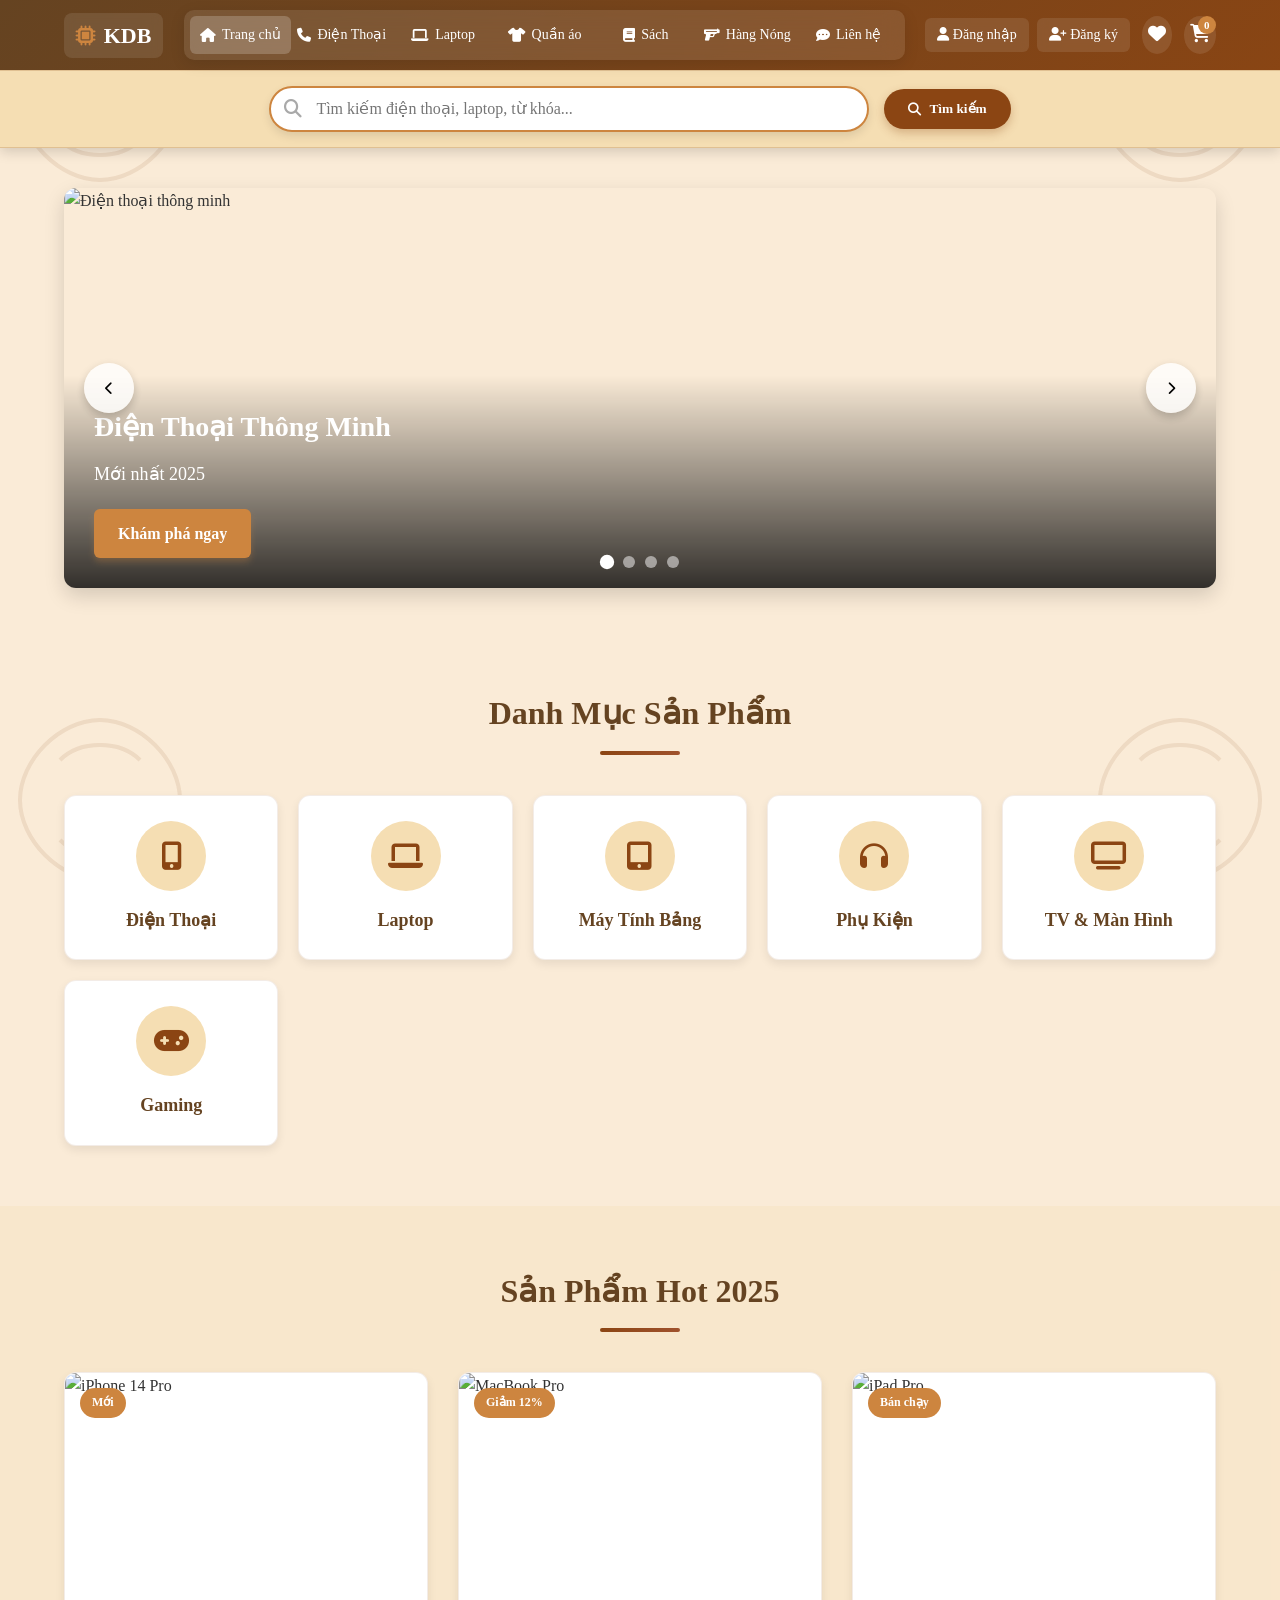
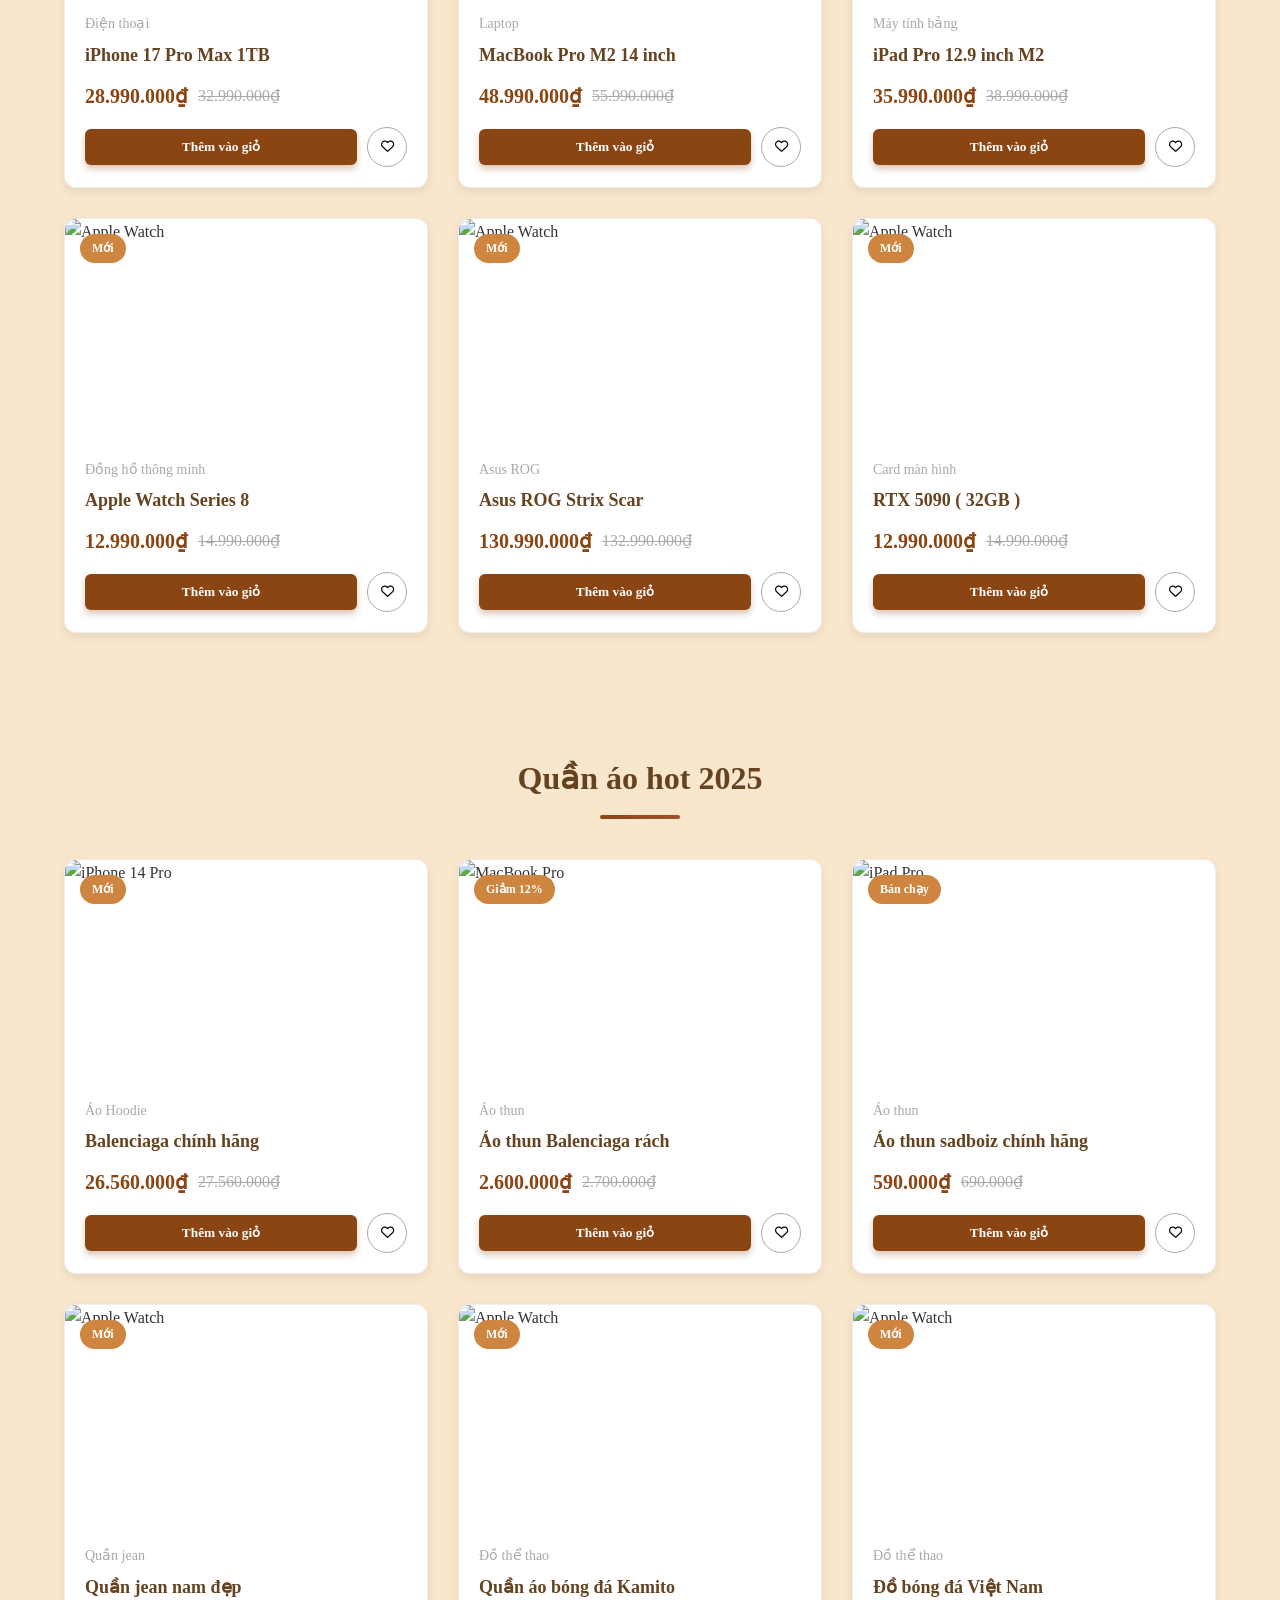
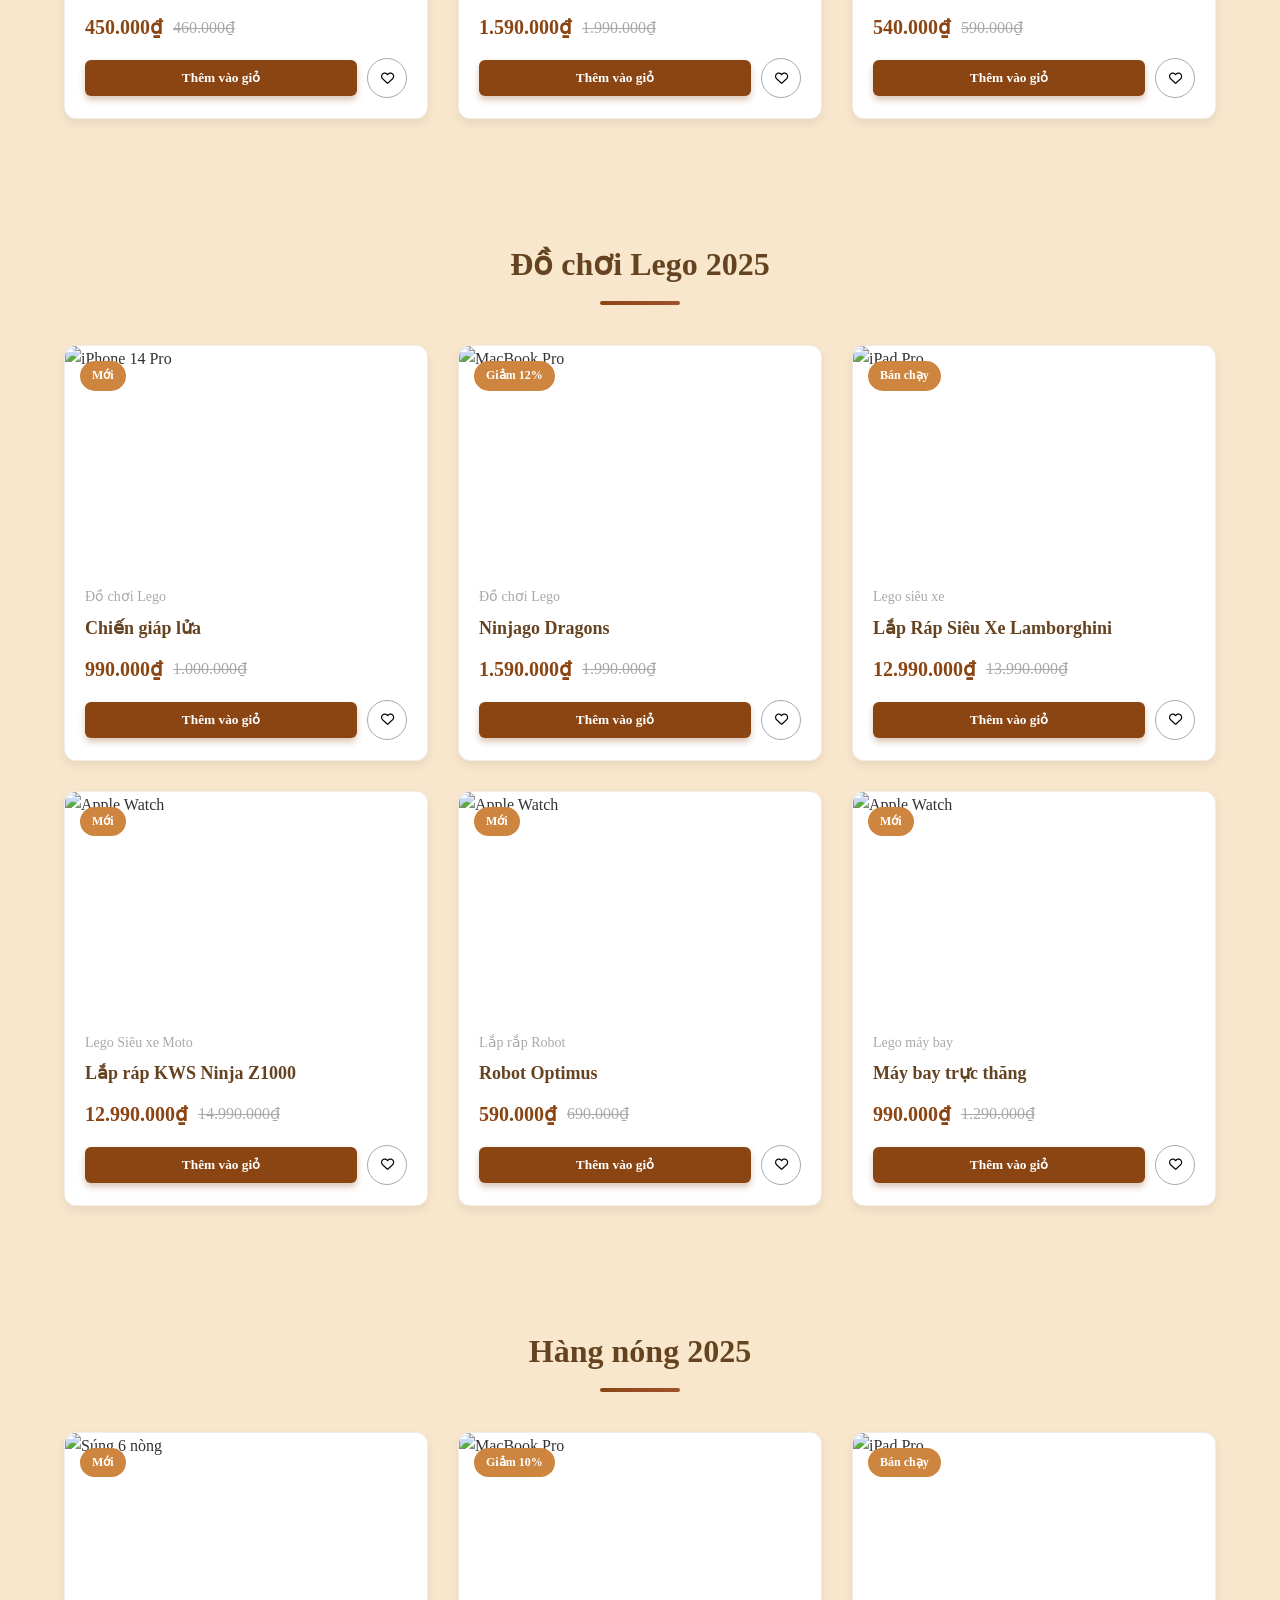
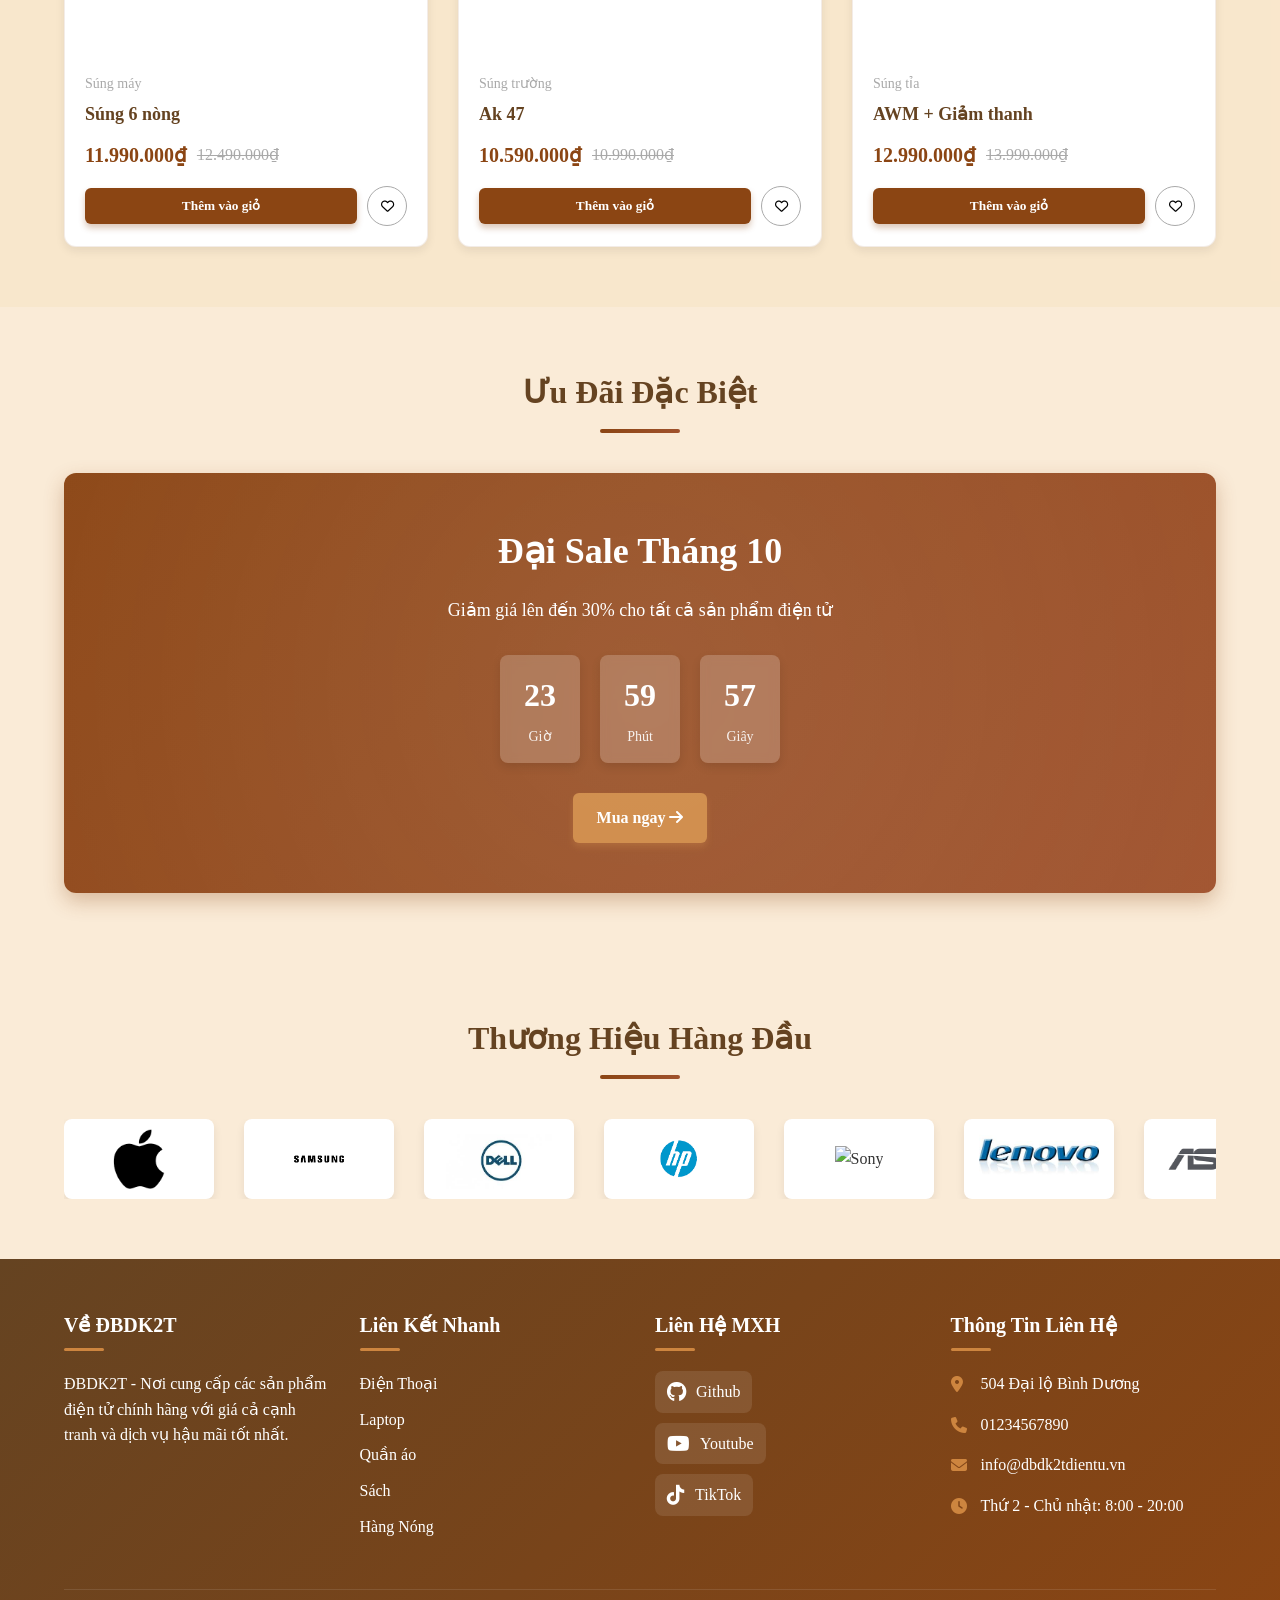
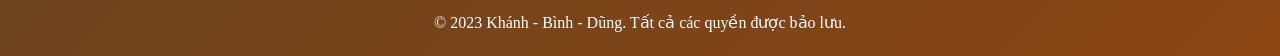
==== commit 6220a5bb: "update" ====
--- a/index.html
+++ b/index.html
@@ -3,6 +3,7 @@
   <head>
     <meta charset="UTF-8" />
     <meta name="viewport" content="width=device-width, initial-scale=1.0" />
+    <meta name="viewport" content="width=device-width, initial-scale=1.0">
     <title>Trang Chủ</title>
     <link
       rel="stylesheet"
--- a/css/styles.css
+++ b/css/styles.css
@@ -1085,4 +1085,38 @@
   .slide-content p {
     font-size: 16px;
   }
-}
+}@media (max-width: 768px) {
+
+nav{
+flex-direction: column;
+}
+
+.menu{
+flex-direction: column;
+}
+
+.search-box{
+width: 90%;
+margin: auto;
+}
+
+.banner img{
+width: 100%;
+height: auto;
+}
+
+.product-grid{
+grid-template-columns: repeat(2,1fr);
+gap:10px;
+}
+
+}
+
+img{
+max-width:100%;
+height:auto;
+}
+
+body{
+overflow-x:hidden;
+}
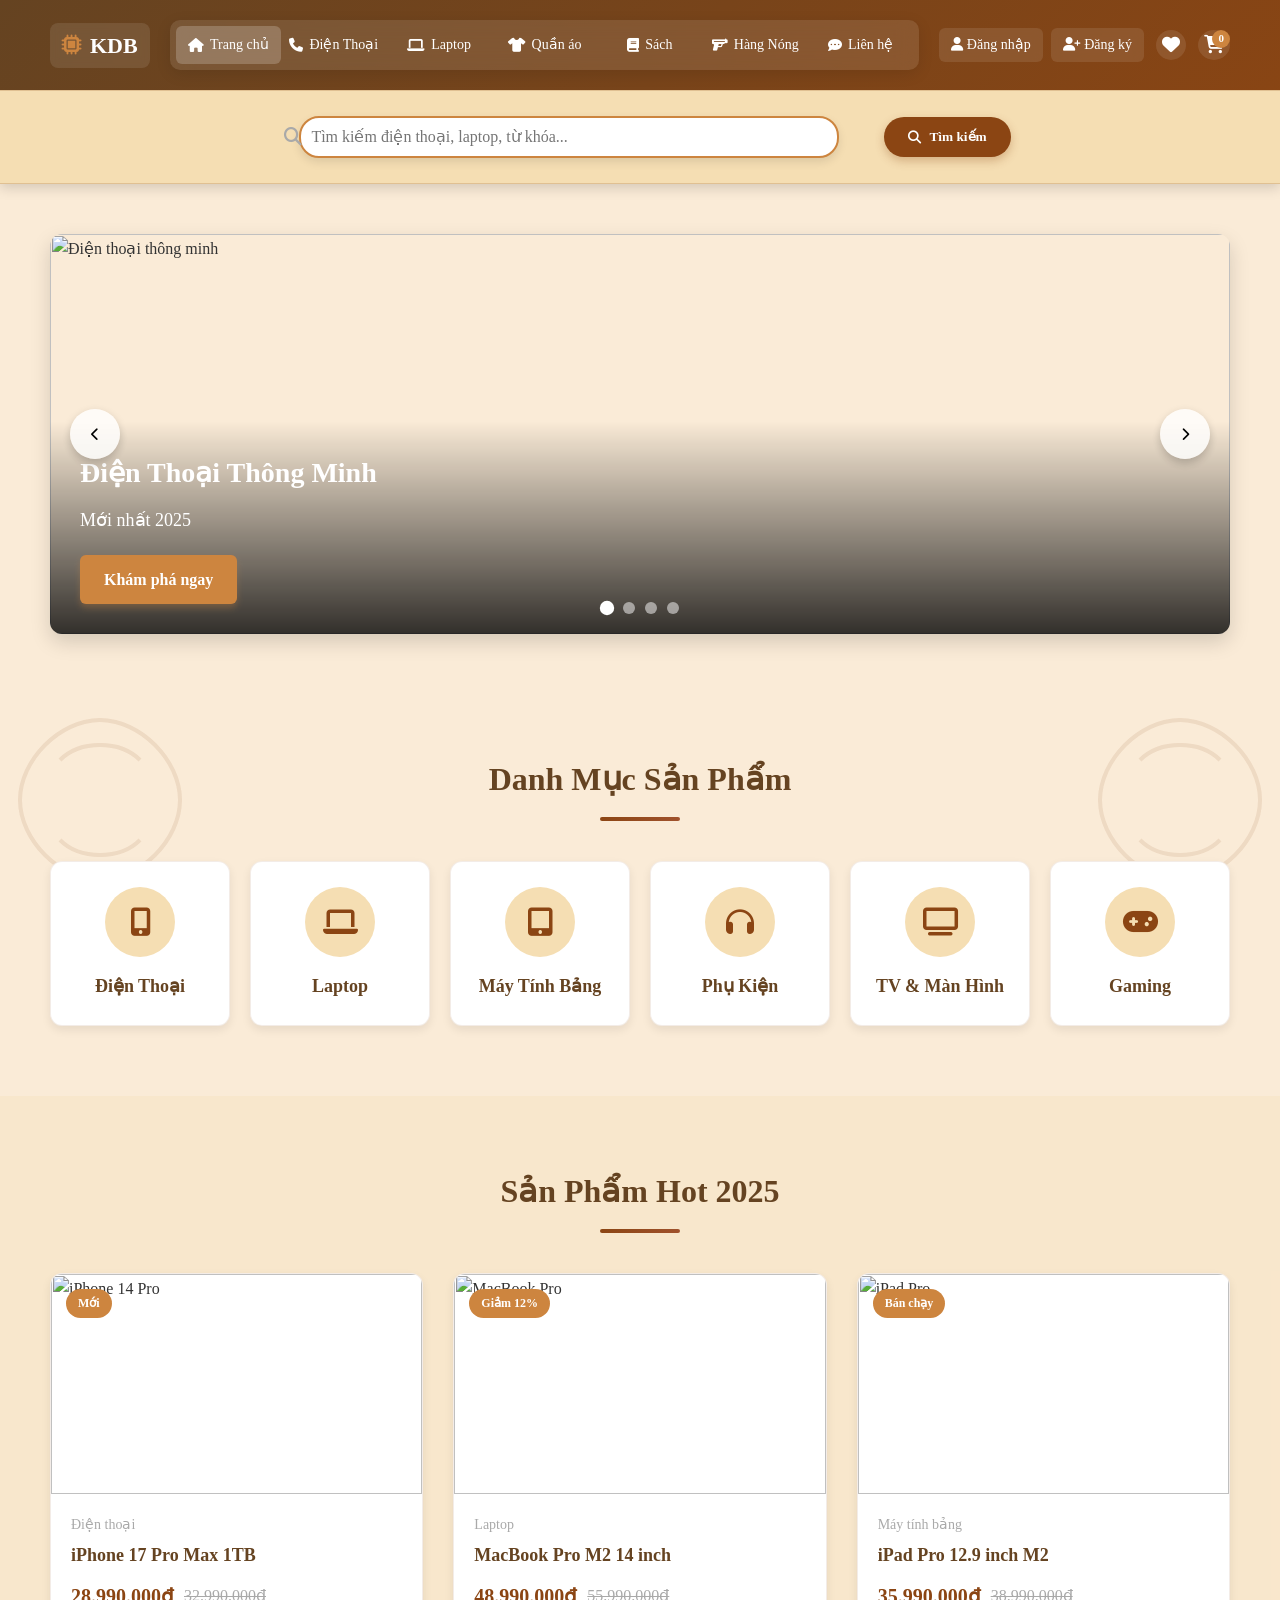
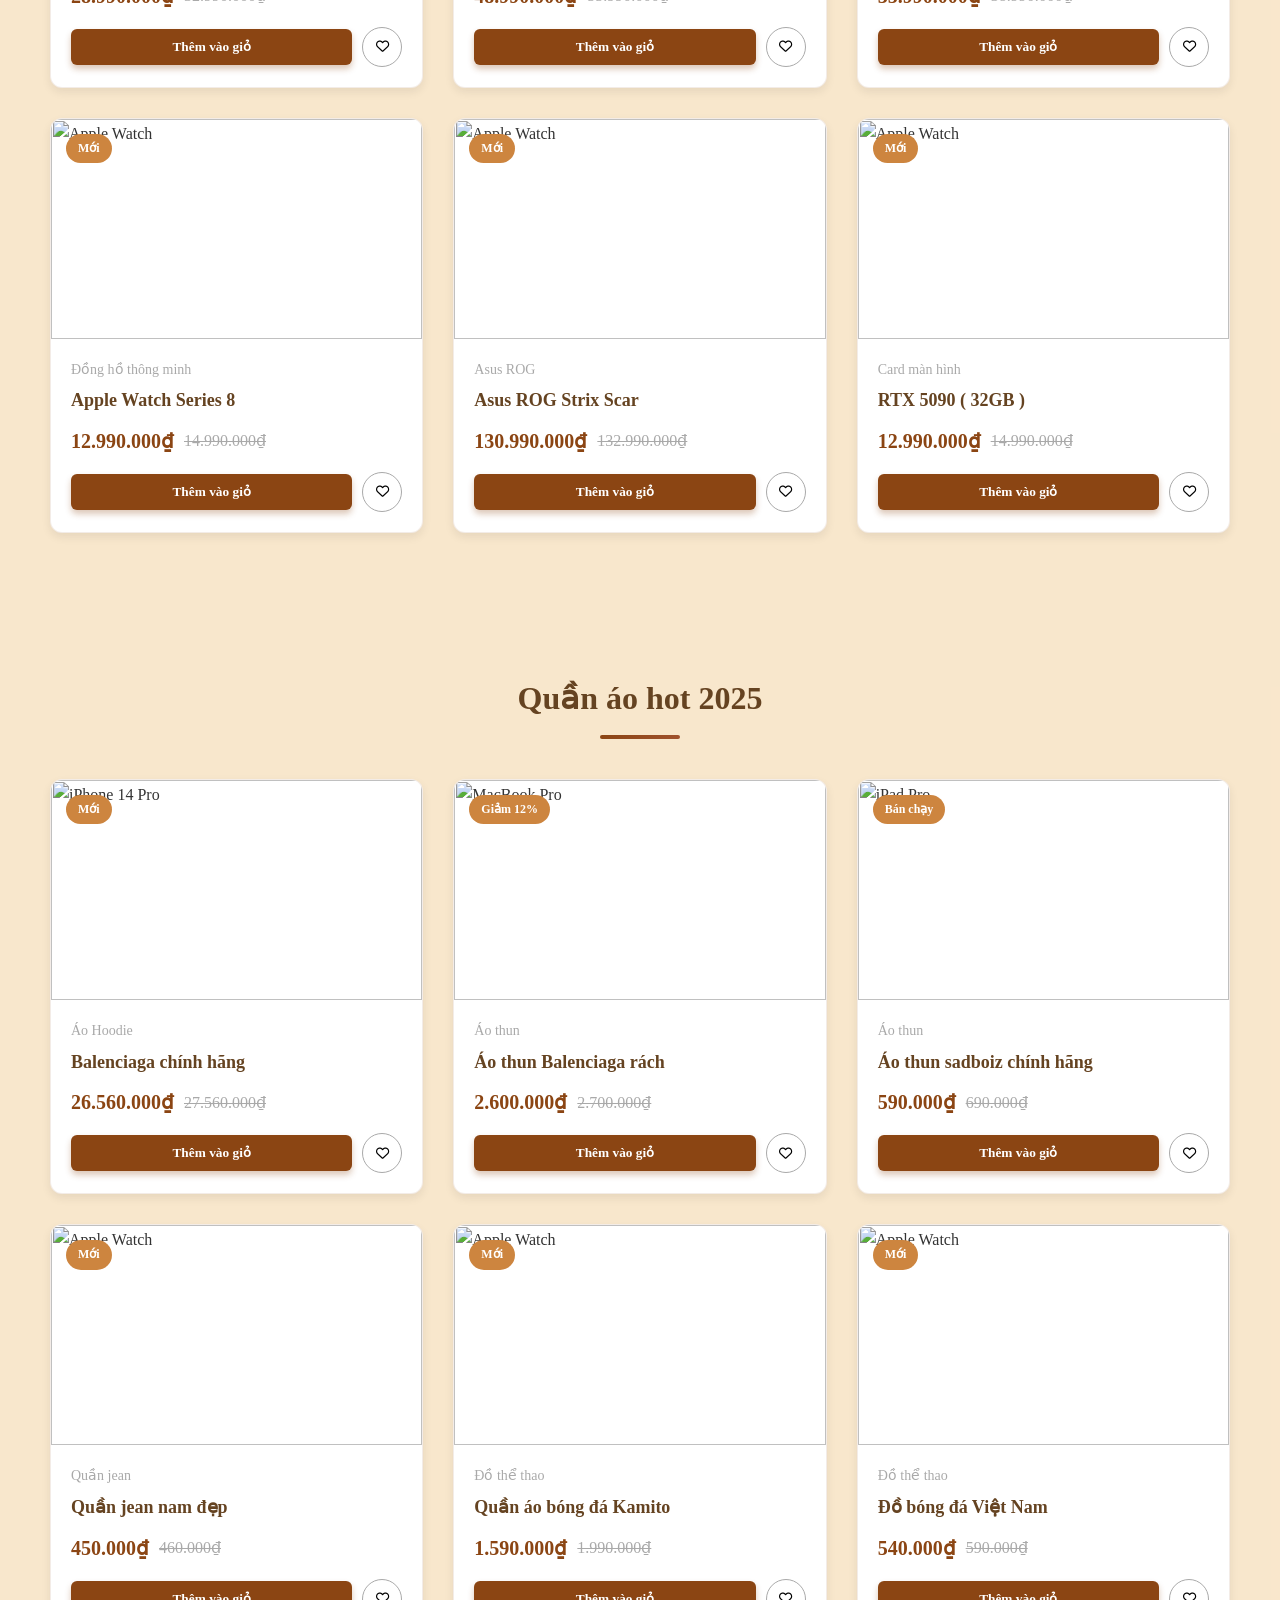
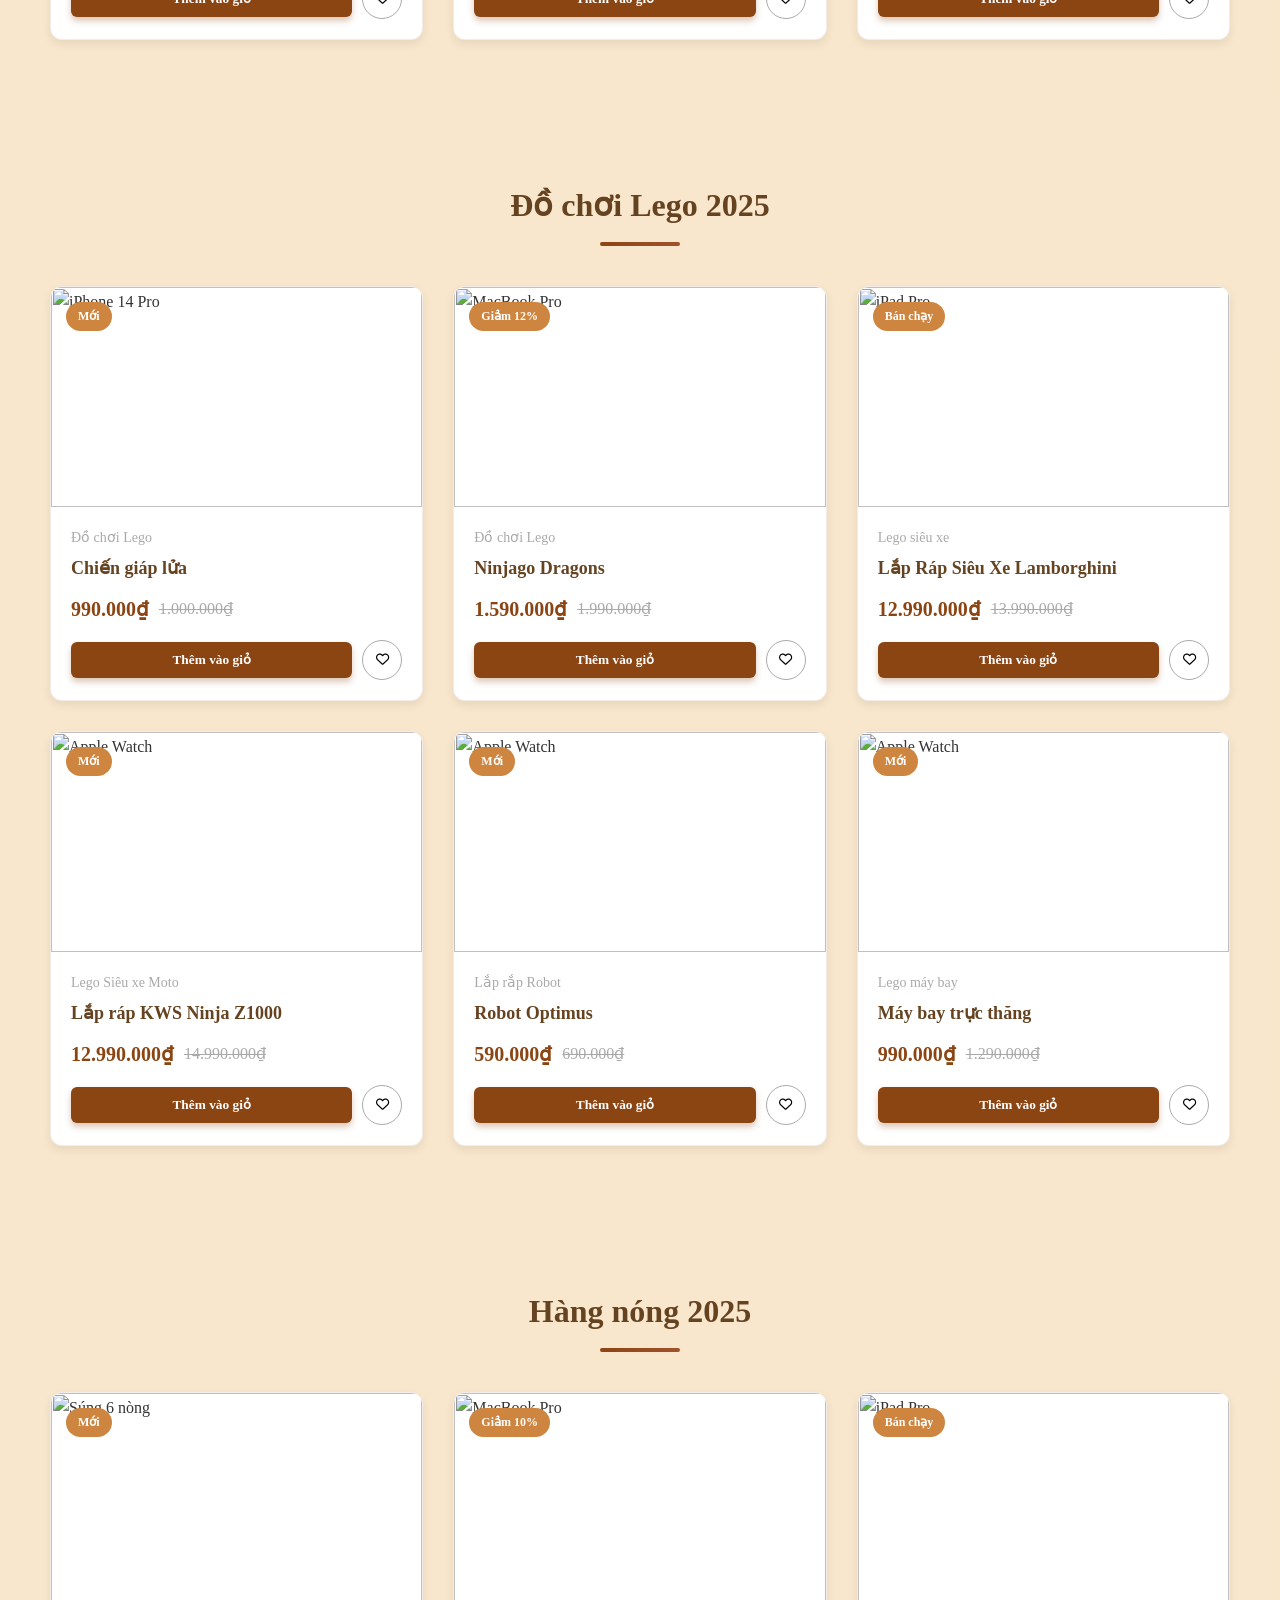
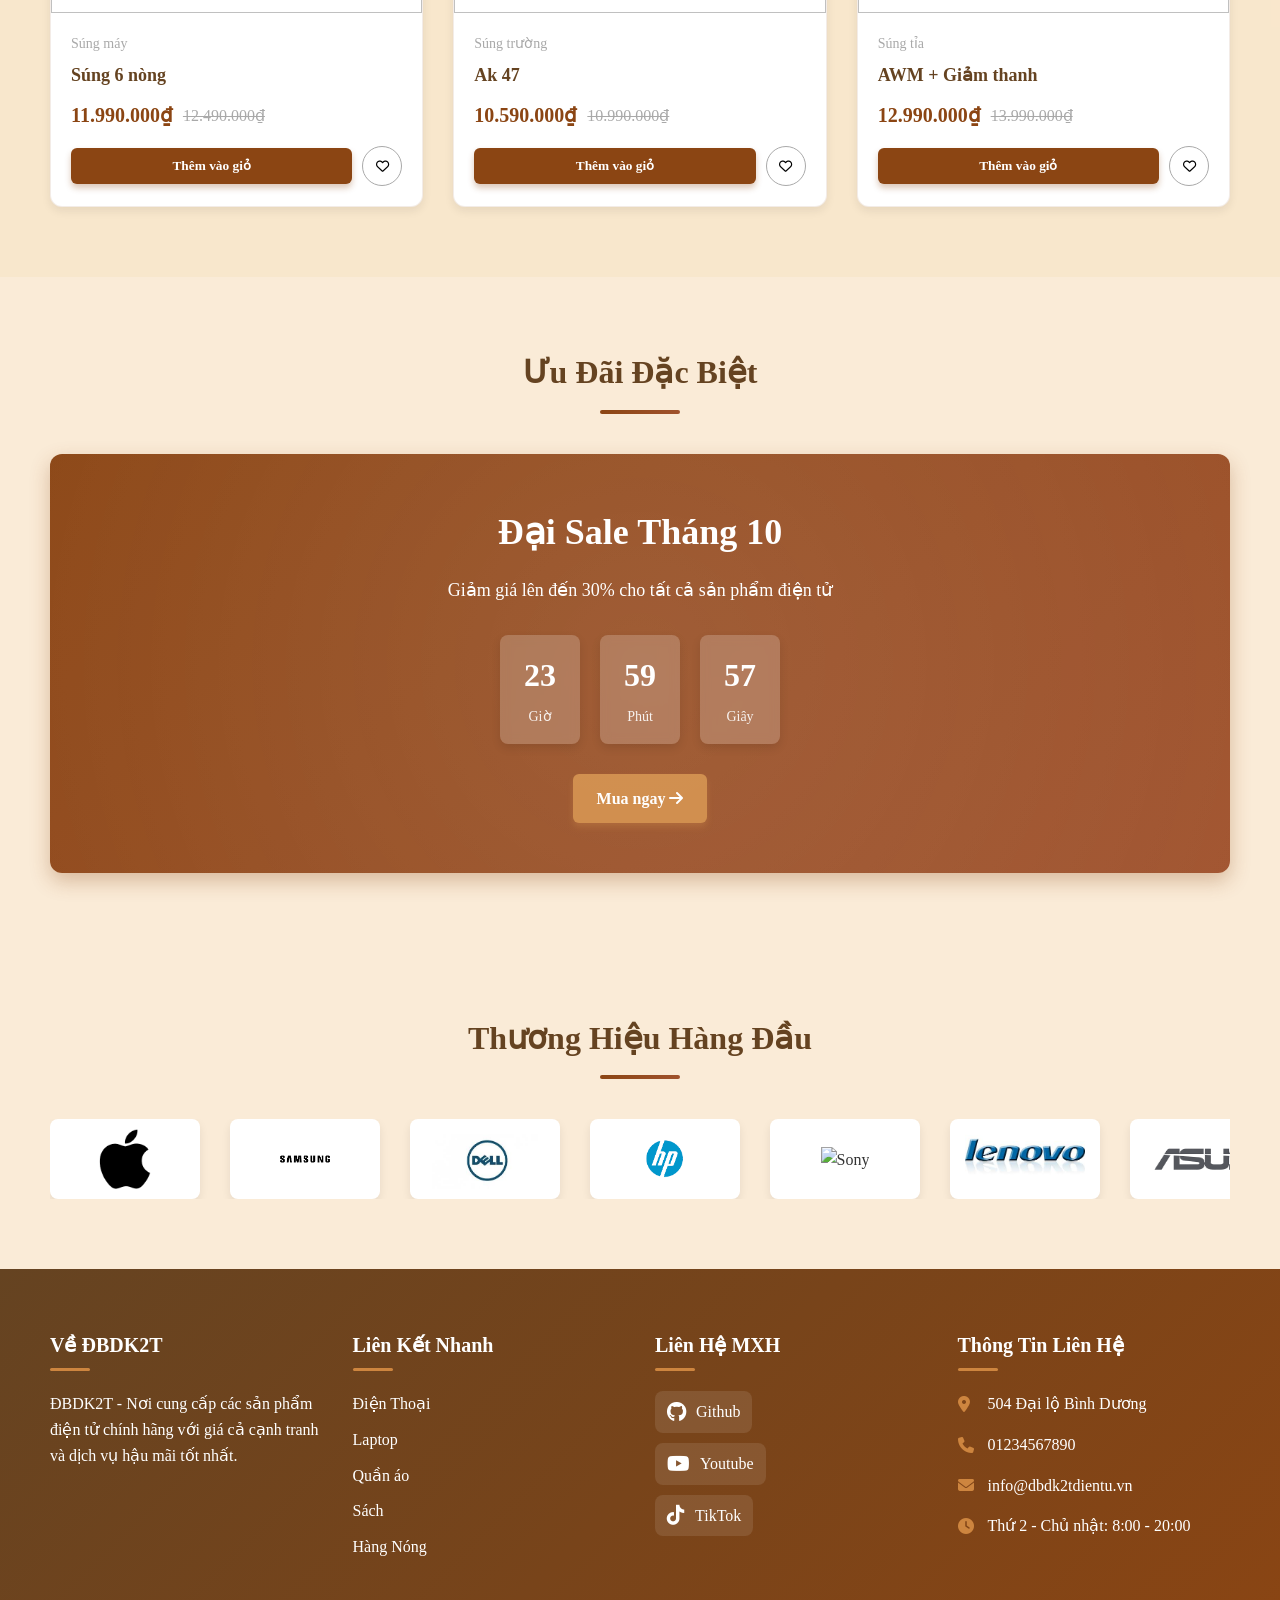
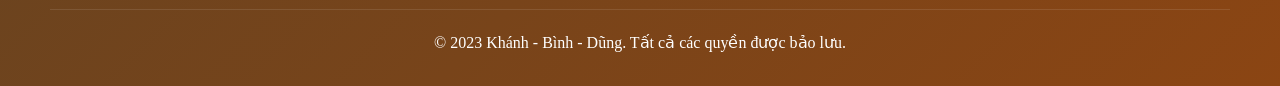
==== commit 1d52d74e: "update website" ====
--- a/index.html
+++ b/index.html
@@ -1,16 +1,16 @@
-<!DOCTYPE html>
-<html lang="vi">
-  <head>
-    <meta charset="UTF-8" />
-    <meta name="viewport" content="width=device-width, initial-scale=1.0" />
-    <meta name="viewport" content="width=device-width, initial-scale=1.0">
-    <title>Trang Chủ</title>
-    <link
-      rel="stylesheet"
-      href="https://cdnjs.cloudflare.com/ajax/libs/font-awesome/6.4.0/css/all.min.css"
-    />
-    <link rel="stylesheet" href="css/styles.css" />
-  </head>
+<head>
+<meta charset="UTF-8">
+<meta name="viewport" content="width=device-width, initial-scale=1.0">
+
+<title>Trang Chủ</title>
+
+<link rel="stylesheet" href="css/styles.css">
+<link rel="stylesheet" href="css/responsive.css">
+
+<link rel="stylesheet"
+href="https://cdnjs.cloudflare.com/ajax/libs/font-awesome/6.4.0/css/all.min.css">
+
+</head>
   <body>
     <!-- Họa tiết trang trí -->
     <div class="decoration-top-left"></div>
@@ -936,3 +936,4 @@
     <script src="js/script.js"></script>
   </body>
 </html>
+
--- a/css/styles.css
+++ b/css/styles.css
@@ -1085,7 +1085,8 @@
   .slide-content p {
     font-size: 16px;
   }
-}@media (max-width: 768px) {
+}
+@media (max-width: 768px) {
 
 nav{
 flex-direction: column;
@@ -1112,11 +1113,28 @@
 
 }
 
-img{
-max-width:100%;
-height:auto;
-}
-
-body{
-overflow-x:hidden;
-}+@media (max-width: 768px) {
+  .container {
+    width: 100%;
+    padding: 10px;
+  }
+}
+.row {
+  display: flex;
+  flex-wrap: wrap;
+}
+
+.col {
+  width: 33%;
+}
+
+@media (max-width: 768px) {
+  .col {
+    width: 100%;
+  }
+}
+img {
+  max-width: 100%;
+  height: auto;
+}
+
--- a/css/responsive.css
+++ b/css/responsive.css
@@ -0,0 +1,215 @@
+/* ===== Fix mobile layout ===== */
+
+*{
+box-sizing:border-box;
+}
+
+body{
+margin:0;
+padding:0;
+overflow-x:hidden;
+}
+
+/* ===== container ===== */
+
+.container{
+width:100%;
+max-width:1200px;
+margin:auto;
+padding:10px;
+}
+
+/* ===== image fix ===== */
+
+img{
+max-width:100%;
+height:auto;
+}
+
+/* ===== search box ===== */
+
+.search-box{
+display:flex;
+flex-direction:column;
+align-items:center;
+gap:10px;
+}
+
+.search-box input{
+width:90%;
+padding:10px;
+border-radius:20px;
+}
+
+.search-box button{
+width:60%;
+padding:10px;
+}
+
+/* ===== banner ===== */
+
+.banner img{
+width:100%;
+height:auto;
+border-radius:10px;
+}
+
+/* ===== product grid ===== */
+
+.product-list{
+display:grid;
+grid-template-columns:repeat(auto-fit,minmax(200px,1fr));
+gap:15px;
+}
+
+/* ===== product card ===== */
+
+.product{
+width:100%;
+}
+
+/* ===== menu ===== */
+
+.menu{
+width:100%;
+padding:10px;
+}
+
+.menu li{
+padding:8px;
+font-size:14px;
+}
+
+/* ===== Tablet ===== */
+
+@media (max-width:1024px){
+
+.product-list{
+grid-template-columns:repeat(2,1fr);
+}
+
+}
+
+/* ===== Mobile ===== */
+
+@media (max-width:768px){
+
+.header{
+flex-direction:column;
+align-items:center;
+}
+
+.product-list{
+grid-template-columns:1fr;
+}
+
+.search-box input{
+width:95%;
+}
+
+.search-box button{
+width:80%;
+}
+
+}
+
+/* ===== Small phone ===== */
+
+@media (max-width:480px){
+
+body{
+font-size:14px;
+}
+
+.menu li{
+font-size:13px;
+}
+
+}
+
+/* ===== Fix menu mobile ===== */
+
+@media (max-width:768px){
+
+/* menu sidebar */
+.menu{
+max-height:220px;
+overflow-y:auto;
+}
+
+/* giảm padding menu */
+.menu li{
+padding:6px;
+font-size:14px;
+}
+
+/* giảm khoảng cách */
+.menu-container{
+padding:10px;
+}
+
+/* logo */
+.logo{
+font-size:18px;
+}
+
+}
+
+/* FIX MENU MOBILE */
+
+@media (max-width:768px){
+
+.nav-menu{
+height:auto !important;
+min-height:auto !important;
+position:relative !important;
+flex-direction:column;
+padding:10px;
+}
+
+.nav-item{
+margin:5px 0;
+}
+
+header{
+height:auto;
+}
+
+}
+
+@media (max-width:768px){
+
+.header-content{
+display:flex;
+flex-direction:column;
+align-items:center;
+}
+
+}
+
+.banner{
+margin-top:10px;
+}
+
+@media (max-width:768px){
+
+header{
+position:relative !important;
+}
+
+.main-header{
+position:relative !important;
+}
+
+}
+
+@media (max-width:768px){
+
+.decoration-top-left,
+.decoration-top-right,
+.decoration-bottom-left,
+.decoration-bottom-right{
+    position:absolute;
+}
+
+}
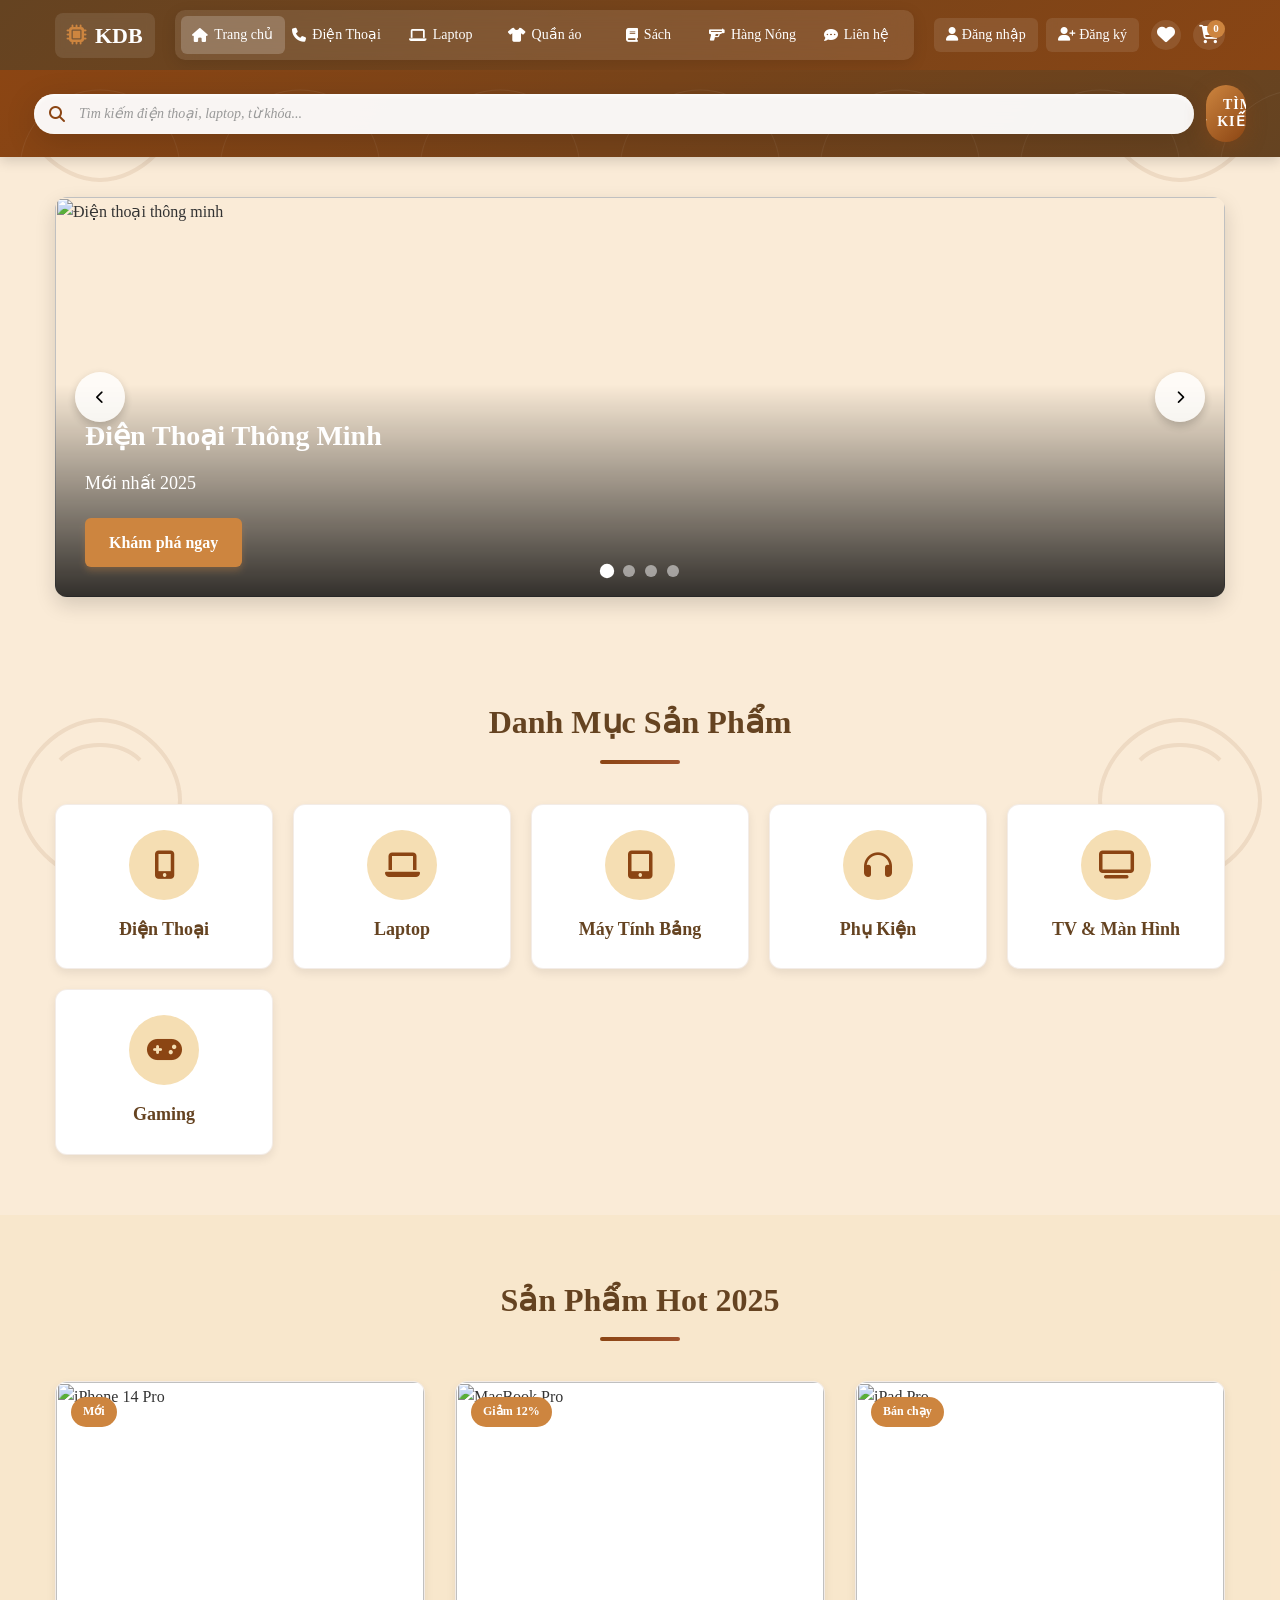
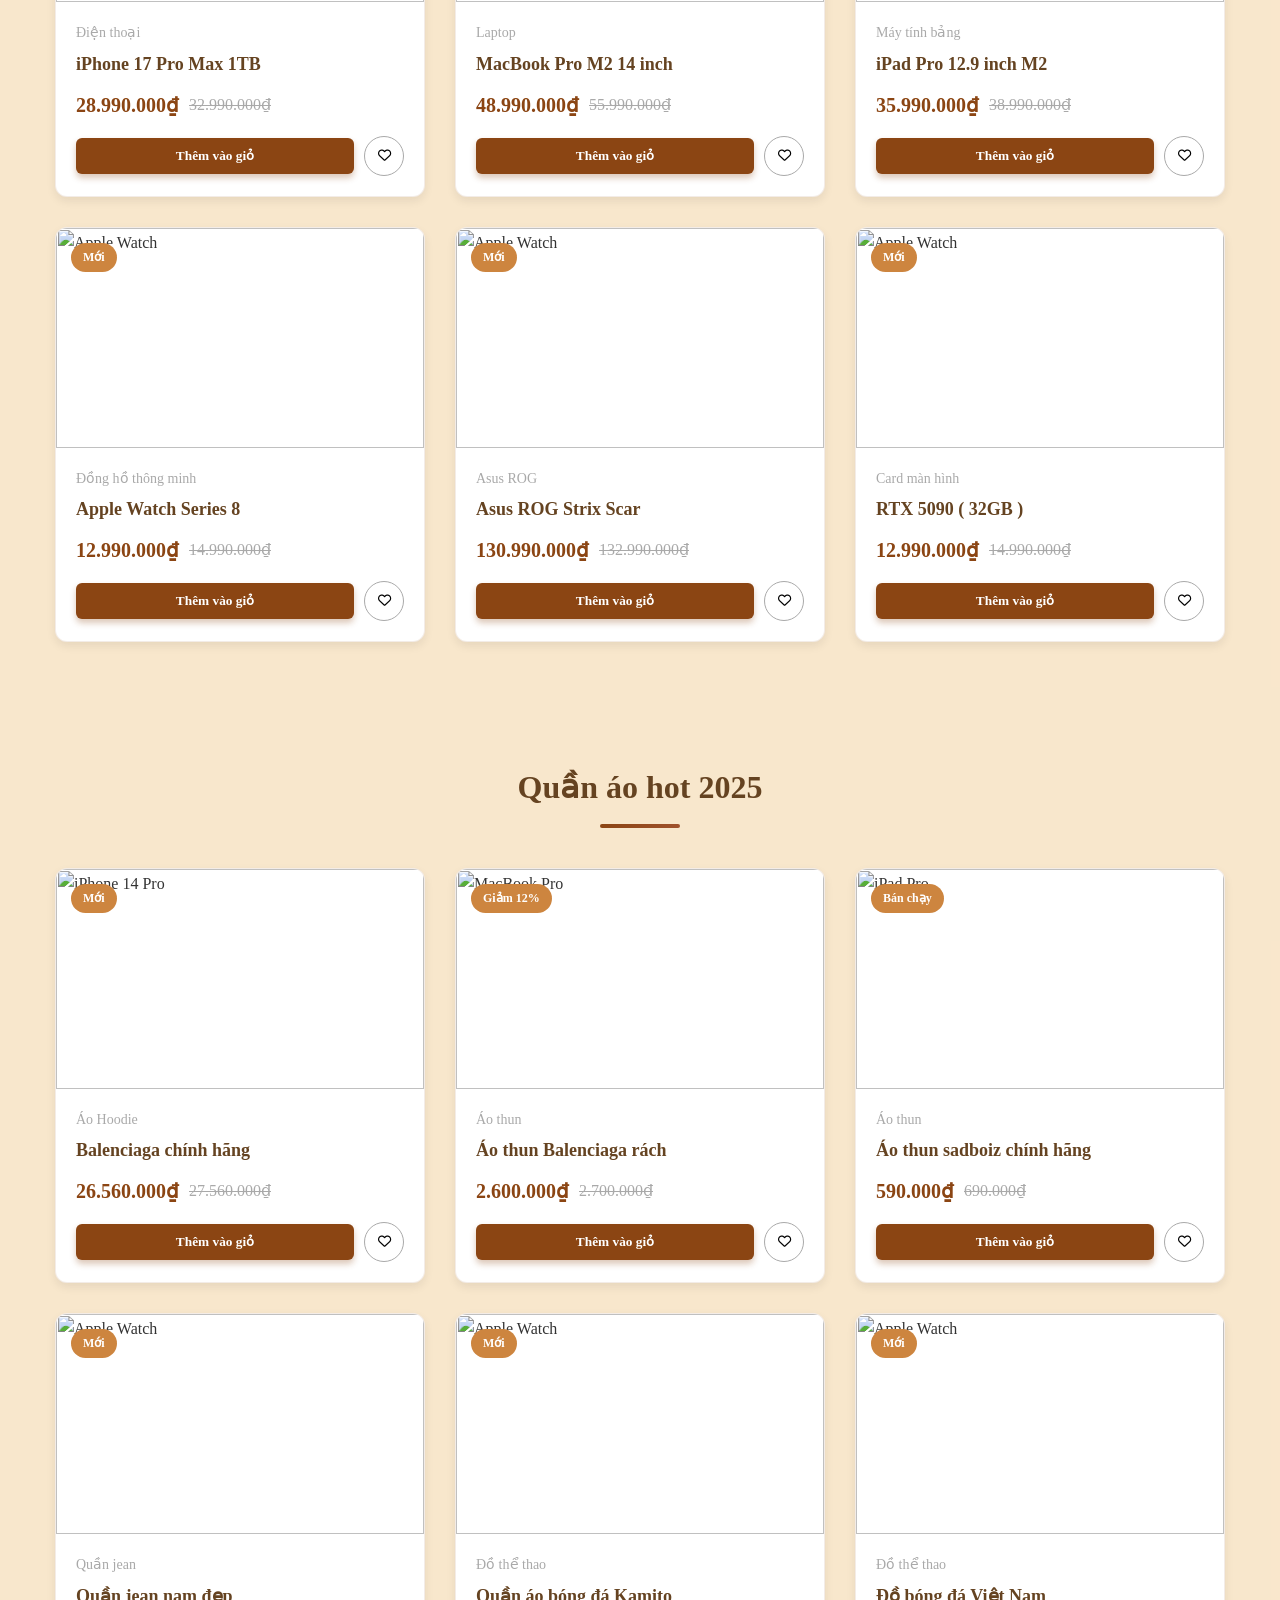
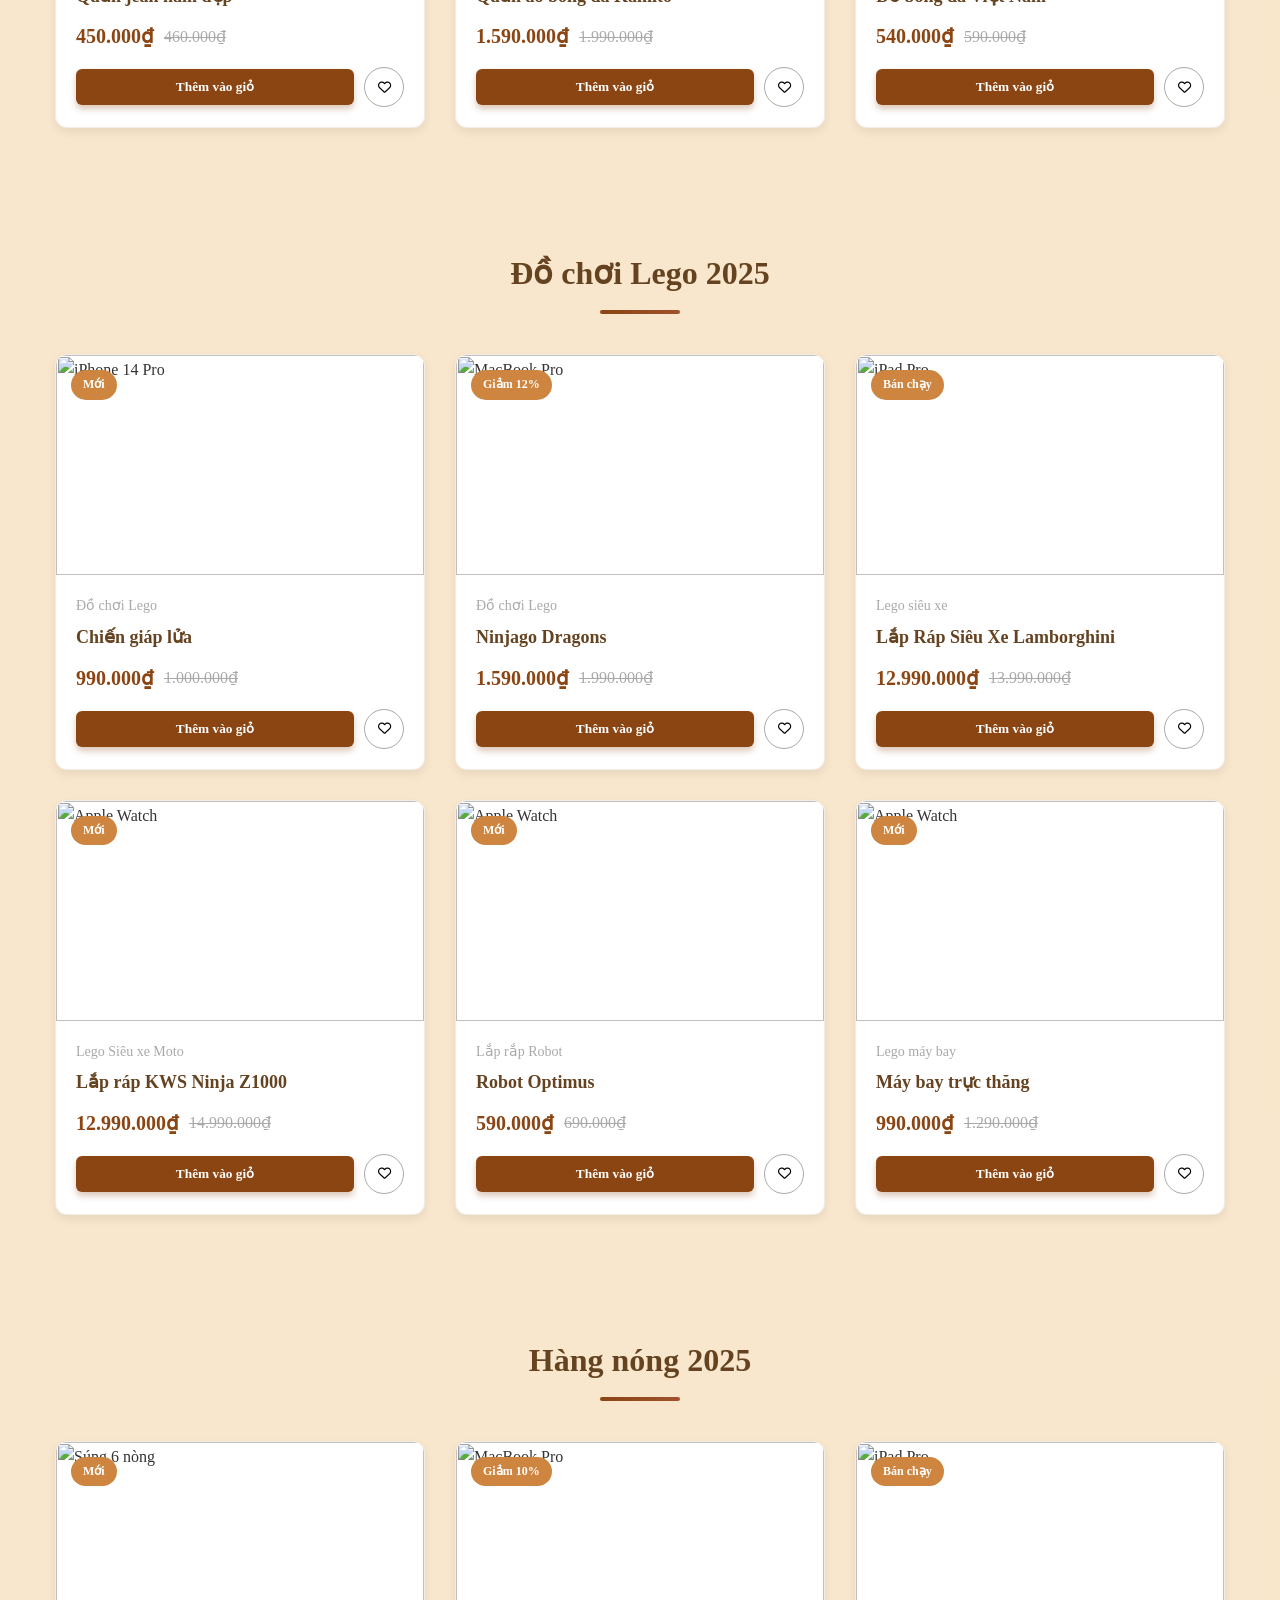
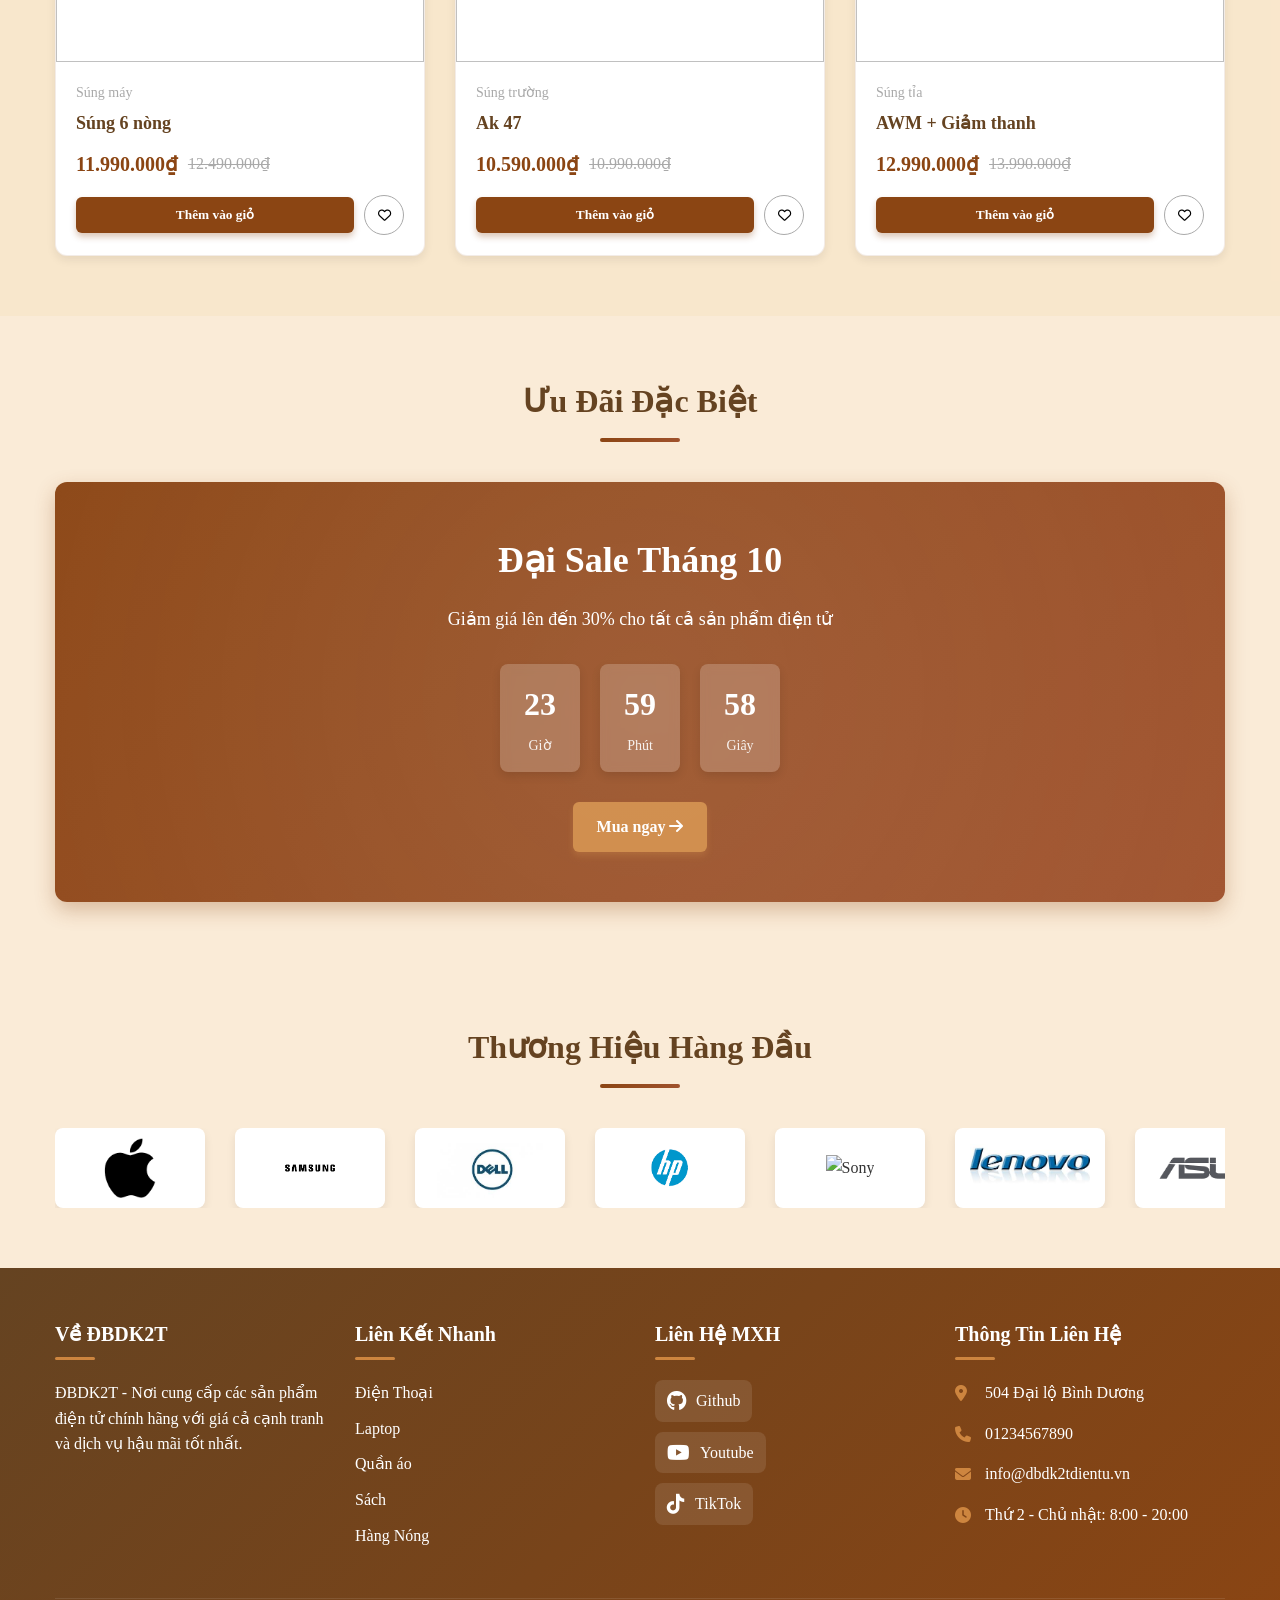
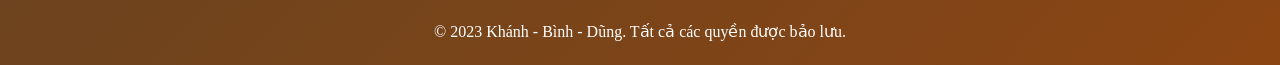
==== commit eb531498: "update website" ====
--- a/index.html
+++ b/index.html
@@ -23,6 +23,9 @@
       <div class="main-header">
         <div class="container">
           <div class="header-content">
+            <button class="menu-toggle">
+  <i class="fas fa-bars"></i>
+</button>
             <a href="index.html" class="logo">
               <i class="fas fa-microchip"></i>
               KDB
@@ -80,10 +83,10 @@
                   ><i class="fas fa-sign-out-alt"></i> Đăng xuất</a
                 >
               </div>
-              <div class="header-action">
+              <div class="header-action" onclick="viewWishlist()" style="cursor: pointer;">
                 <i class="fas fa-heart"></i>
               </div>
-              <div class="header-action">
+              <div class="header-action" onclick="window.location.href='cart.html'" style="cursor: pointer;">
                 <i class="fas fa-shopping-cart"></i>
                 <span class="cart-count">0</span>
               </div>
@@ -97,12 +100,15 @@
         <div class="container">
           <div class="search-container">
             <div class="search-box">
-              <i class="fas fa-search search-icon"></i>
               <input
                 type="text"
                 class="search-input"
                 placeholder="Tìm kiếm điện thoại, laptop, từ khóa..."
               />
+              <i class="fas fa-search search-icon"></i>
+              <button class="search-clear" title="Xóa">
+                <i class="fas fa-times"></i>
+              </button>
             </div>
             <button class="search-btn">
               <i class="fas fa-search"></i> Tìm kiếm
--- a/css/styles.css
+++ b/css/styles.css
@@ -327,70 +327,155 @@
 
 /* Search Section */
 .search-section {
-  background-color: var(--light);
-  padding: 15px 0;
-  border-top: 1px solid rgba(139, 69, 19, 0.2);
-  border-bottom: 1px solid rgba(139, 69, 19, 0.2);
+  background: linear-gradient(135deg, var(--primary) 0%, var(--dark) 100%);
+  padding: 20px 0;
+  position: relative;
+  overflow: hidden;
+  z-index: 100;
+}
+
+.search-section::before {
+  content: '';
+  position: absolute;
+  top: 0;
+  left: 0;
+  right: 0;
+  bottom: 0;
+  background: url('data:image/svg+xml;utf8,<svg xmlns="http://www.w3.org/2000/svg" viewBox="0 0 100 100"><circle cx="50" cy="50" r="40" fill="none" stroke="white" stroke-width="0.3" opacity="0.1"/></svg>');
+  background-size: 200px;
+  animation: float 20s linear infinite;
+}
+
+@keyframes float {
+  0% { transform: translateY(0) rotate(0deg); }
+  100% { transform: translateY(-100px) rotate(360deg); }
 }
 
 .search-container {
   display: flex;
-  gap: 15px;
+  gap: 12px;
   align-items: center;
   justify-content: center;
+  position: relative;
+  z-index: 1;
 }
 
 .search-box {
   position: relative;
   flex: 1;
-  max-width: 600px;
+  max-width: 650px;
 }
 
 .search-input {
   width: 100%;
-  padding: 12px 20px 12px 45px;
-  border: 2px solid var(--accent);
-  border-radius: 30px;
+  padding: 16px 50px 16px 55px;
+  border: none;
+  border-radius: 50px;
   font-size: 16px;
-  background-color: white;
-  box-shadow: 0 4px 10px rgba(0, 0, 0, 0.1);
-  transition: var(--transition);
+  background: rgba(255, 255, 255, 0.95);
+  backdrop-filter: blur(10px);
+  box-shadow: 0 8px 32px rgba(0, 0, 0, 0.15),
+              inset 0 2px 4px rgba(255, 255, 255, 0.8);
+  transition: all 0.4s cubic-bezier(0.4, 0, 0.2, 1);
 }
 
 .search-input:focus {
   outline: none;
-  border-color: var(--primary);
-  box-shadow: 0 6px 15px rgba(139, 69, 19, 0.2);
+  background: white;
+  box-shadow: 0 12px 40px rgba(139, 69, 19, 0.3),
+              inset 0 2px 4px rgba(255, 255, 255, 0.8),
+              0 0 0 4px rgba(139, 69, 19, 0.1);
+  transform: scale(1.02);
+}
+
+.search-input::placeholder {
+  color: #999;
+  font-style: italic;
 }
 
 .search-icon {
   position: absolute;
-  left: 15px;
+  left: 20px;
   top: 50%;
   transform: translateY(-50%);
+  color: var(--primary);
+  font-size: 18px;
+  transition: all 0.3s ease;
+}
+
+.search-input:focus + .search-icon {
+  color: var(--dark);
+  transform: translateY(-50%) scale(1.1);
+}
+
+.search-btn {
+  padding: 16px 32px;
+  background: linear-gradient(135deg, var(--accent) 0%, var(--primary) 100%);
+  color: white;
+  border: none;
+  border-radius: 50px;
+  cursor: pointer;
+  font-weight: 700;
+  font-size: 15px;
+  text-transform: uppercase;
+  letter-spacing: 1px;
+  transition: all 0.4s cubic-bezier(0.4, 0, 0.2, 1);
+  box-shadow: 0 6px 20px rgba(139, 69, 19, 0.4);
+  display: flex;
+  align-items: center;
+  gap: 10px;
+  position: relative;
+  overflow: hidden;
+}
+
+.search-btn::before {
+  content: '';
+  position: absolute;
+  top: 0;
+  left: -100%;
+  width: 100%;
+  height: 100%;
+  background: linear-gradient(90deg, transparent, rgba(255,255,255,0.3), transparent);
+  transition: left 0.5s ease;
+}
+
+.search-btn:hover::before {
+  left: 100%;
+}
+
+.search-btn:hover {
+  background: linear-gradient(135deg, var(--primary) 0%, var(--dark) 100%);
+  transform: translateY(-3px) scale(1.05);
+  box-shadow: 0 12px 30px rgba(139, 69, 19, 0.5);
+}
+
+.search-btn i {
+  font-size: 16px;
+}
+
+/* Clear button */
+.search-clear {
+  position: absolute;
+  right: 15px;
+  top: 50%;
+  transform: translateY(-50%);
+  background: none;
+  border: none;
   color: var(--gray);
-  font-size: 18px;
-}
-
-.search-btn {
-  padding: 12px 24px;
-  background-color: var(--primary);
-  color: white;
-  border: none;
-  border-radius: 30px;
   cursor: pointer;
-  font-weight: 600;
-  transition: var(--transition);
-  box-shadow: 0 4px 10px rgba(139, 69, 19, 0.3);
-  display: flex;
-  align-items: center;
-  gap: 8px;
-}
-
-.search-btn:hover {
-  background-color: var(--dark);
-  transform: translateY(-3px);
-  box-shadow: 0 6px 15px rgba(139, 69, 19, 0.4);
+  padding: 5px;
+  font-size: 14px;
+  opacity: 0;
+  transition: all 0.3s ease;
+}
+
+.search-input:not(:placeholder-shown) + .search-icon + .search-clear {
+  opacity: 1;
+}
+
+.search-clear:hover {
+  color: var(--primary);
+  transform: translateY(-50%) scale(1.2);
 }
 
 /* Hero Slider */
@@ -992,15 +1077,54 @@
 
   .search-container {
     flex-direction: column;
-    gap: 10px;
+    gap: 12px;
+    padding: 0 10px;
   }
 
   .search-box {
+    width: 100%;
     max-width: 100%;
+  }
+
+  .search-input {
+    padding: 14px 45px 14px 50px;
+    font-size: 15px;
+  }
+
+  .search-btn {
+    width: 100%;
+    justify-content: center;
+    padding: 14px 28px;
   }
 
   .slider-container {
     height: 300px;
+  }
+}
+
+@media (max-width: 576px) {
+  .search-section {
+    padding: 15px 0;
+  }
+
+  .search-input {
+    padding: 12px 40px 12px 45px;
+    font-size: 14px;
+    border-radius: 25px;
+  }
+
+  .search-icon {
+    left: 15px;
+    font-size: 16px;
+  }
+
+  .search-btn {
+    padding: 12px 24px;
+    font-size: 14px;
+  }
+
+  .search-btn i {
+    font-size: 14px;
   }
 }
 
--- a/css/responsive.css
+++ b/css/responsive.css
@@ -1,7 +1,7 @@
 /* ===== Fix mobile layout ===== */
 
 *{
-box-sizing:border-box;
+ box-sizing:border-box;
 }
 
 body{
@@ -16,7 +16,7 @@
 width:100%;
 max-width:1200px;
 margin:auto;
-padding:10px;
+padding:0 15px;
 }
 
 /* ===== image fix ===== */
@@ -28,22 +28,47 @@
 
 /* ===== search box ===== */
 
-.search-box{
-display:flex;
-flex-direction:column;
-align-items:center;
-gap:10px;
-}
-
-.search-box input{
-width:90%;
-padding:10px;
-border-radius:20px;
-}
-
-.search-box button{
-width:60%;
-padding:10px;
+.search-section {
+  padding: 15px 10px !important;
+}
+
+.search-container {
+  width: 100%;
+  padding: 0 5px;
+}
+
+.search-box {
+  width: 100% !important;
+  max-width: 100% !important;
+  flex: none !important;
+}
+
+.search-input {
+  width: 100% !important;
+  padding: 12px 40px 12px 45px !important;
+  font-size: 14px !important;
+  border-radius: 25px !important;
+}
+
+.search-icon {
+  left: 15px !important;
+  font-size: 16px !important;
+}
+
+.search-clear {
+  right: 12px !important;
+}
+
+.search-btn {
+  width: 100% !important;
+  padding: 12px 20px !important;
+  font-size: 14px !important;
+  justify-content: center !important;
+  border-radius: 25px !important;
+}
+
+.search-btn i {
+  font-size: 14px !important;
 }
 
 /* ===== banner ===== */
@@ -103,14 +128,6 @@
 grid-template-columns:1fr;
 }
 
-.search-box input{
-width:95%;
-}
-
-.search-box button{
-width:80%;
-}
-
 }
 
 /* ===== Small phone ===== */
@@ -123,6 +140,16 @@
 
 .menu li{
 font-size:13px;
+}
+
+.search-input {
+  padding: 10px 35px 10px 40px !important;
+  font-size: 13px !important;
+}
+
+.search-btn {
+  padding: 10px 16px !important;
+  font-size: 13px !important;
 }
 
 }
@@ -212,4 +239,184 @@
     position:absolute;
 }
 
-}+}
+
+/* ===== Mobile menu ===== */
+
+@media (max-width: 768px) {
+
+/* header xếp dọc */
+.header-content{
+flex-direction:column;
+align-items:center;
+gap:15px;
+padding: 10px;
+}
+
+/* logo */
+.logo {
+  font-size: 20px;
+  padding: 8px 14px;
+}
+
+/* menu thành dạng box đẹp */
+.nav-menu{
+flex-direction:row;
+flex-wrap:nowrap;
+justify-content:flex-start;
+width:100%;
+overflow-x:auto;
+-webkit-overflow-scrolling:touch;
+background: linear-gradient(135deg, rgba(101, 67, 33, 0.95) 0%, rgba(139, 69, 19, 0.95) 100%);
+border-radius:25px;
+padding:8px 10px;
+margin:5px 0;
+scrollbar-width: none;
+}
+
+.nav-menu::-webkit-scrollbar {
+  display: none;
+}
+
+/* item menu */
+.nav-item{
+flex: 0 0 auto;
+}
+
+/* link menu */
+.nav-link{
+display:flex;
+justify-content:center;
+align-items:center;
+gap:6px;
+padding:10px 14px;
+background: rgba(255, 255, 255, 0.1);
+border-radius:20px;
+font-size: 13px;
+white-space: nowrap;
+color: rgba(255, 255, 255, 0.9);
+transition: all 0.3s ease;
+}
+
+.nav-link:hover {
+  background: rgba(255, 255, 255, 0.2);
+  color: white;
+}
+
+.nav-link i {
+  font-size: 12px;
+  margin-right: 4px;
+}
+
+/* Header actions - đặt bên dưới menu */
+.header-actions {
+  display: flex;
+  align-items: center;
+  justify-content: center;
+  gap: 10px;
+  width: 100%;
+  padding: 10px 0;
+  margin-top: 5px;
+}
+
+/* Auth links - hiện dạng icon trên mobile */
+.auth-links {
+  display: flex;
+  gap: 8px;
+}
+
+.auth-links a {
+  display: flex;
+  align-items: center;
+  justify-content: center;
+  padding: 8px 12px;
+  background: rgba(255, 255, 255, 0.1);
+  border-radius: 20px;
+  color: white;
+  font-size: 12px;
+  white-space: nowrap;
+  transition: all 0.3s ease;
+}
+
+.auth-links a:hover {
+  background: rgba(255, 255, 255, 0.2);
+}
+
+.auth-links a i {
+  margin-right: 5px;
+  font-size: 12px;
+}
+
+.header-action {
+  padding: 8px 10px;
+}
+
+/* Ẩn chữ, chỉ hiện icon trên mobile nhỏ */
+@media (max-width: 480px) {
+  .auth-links a span,
+  .auth-links a:not(:has(i)) {
+    display: none;
+  }
+  
+  .auth-links a {
+    padding: 8px;
+    border-radius: 50%;
+  }
+}
+
+}
+
+/* ===== Hamburger menu ===== */
+
+.menu-toggle{
+  display:none;
+  background:none;
+  border:none;
+  font-size:22px;
+  color:white;
+  cursor:pointer;
+}
+
+/* ===== Mobile ===== */
+
+@media (max-width:768px){
+
+.menu-toggle{
+  display:block;
+  position:absolute;
+  left:15px;
+  top:20px;
+}
+
+/* menu mặc định ẩn */
+
+.nav-menu{
+  display:none;
+  flex-direction:column;
+  background:#8a5a33;
+  position:absolute;
+  top:70px;
+  left:0;
+  width:100%;
+  padding:15px;
+}
+
+/* mở menu */
+
+.nav-menu.active{
+  display:flex;
+}
+
+.nav-item{
+  margin:8px 0;
+}
+
+.nav-link{
+  display:block;
+  padding:12px;
+  border-radius:8px;
+  background:#a47a55;
+  color:white;
+}
+
+}
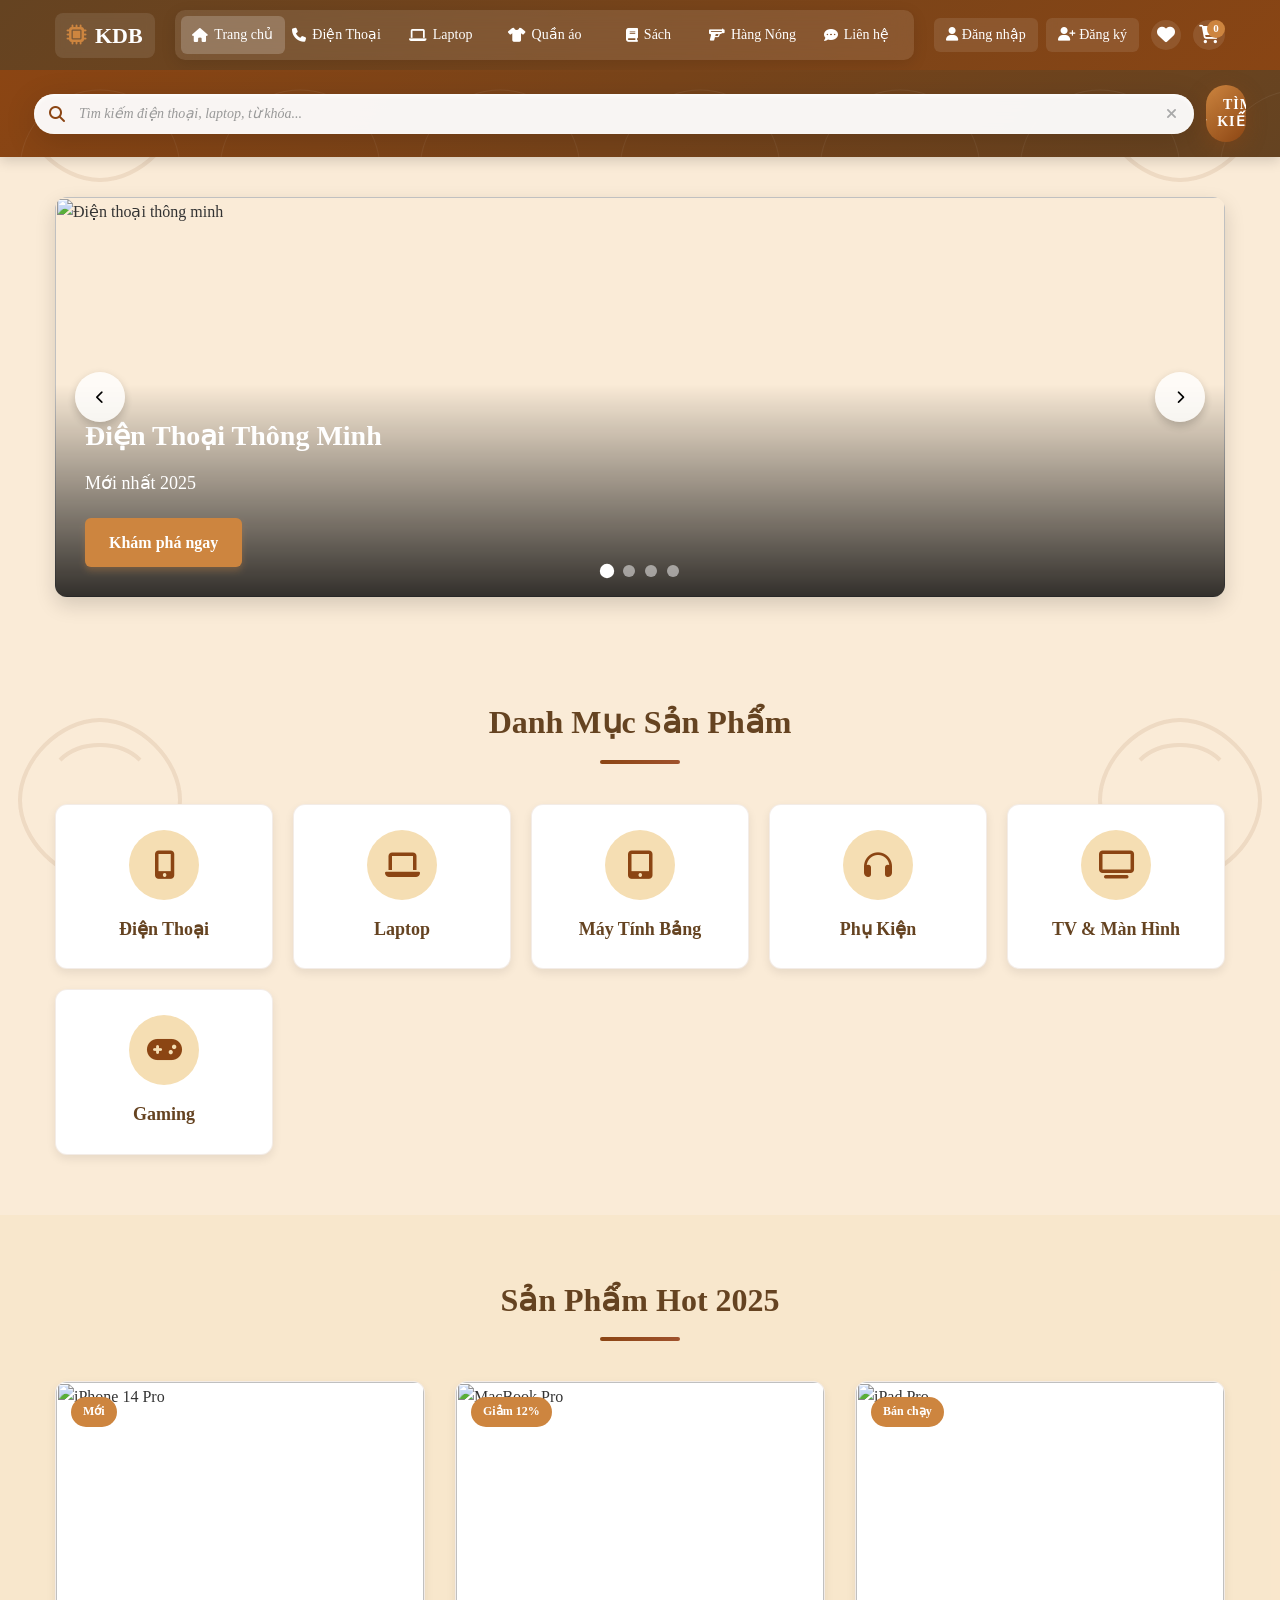
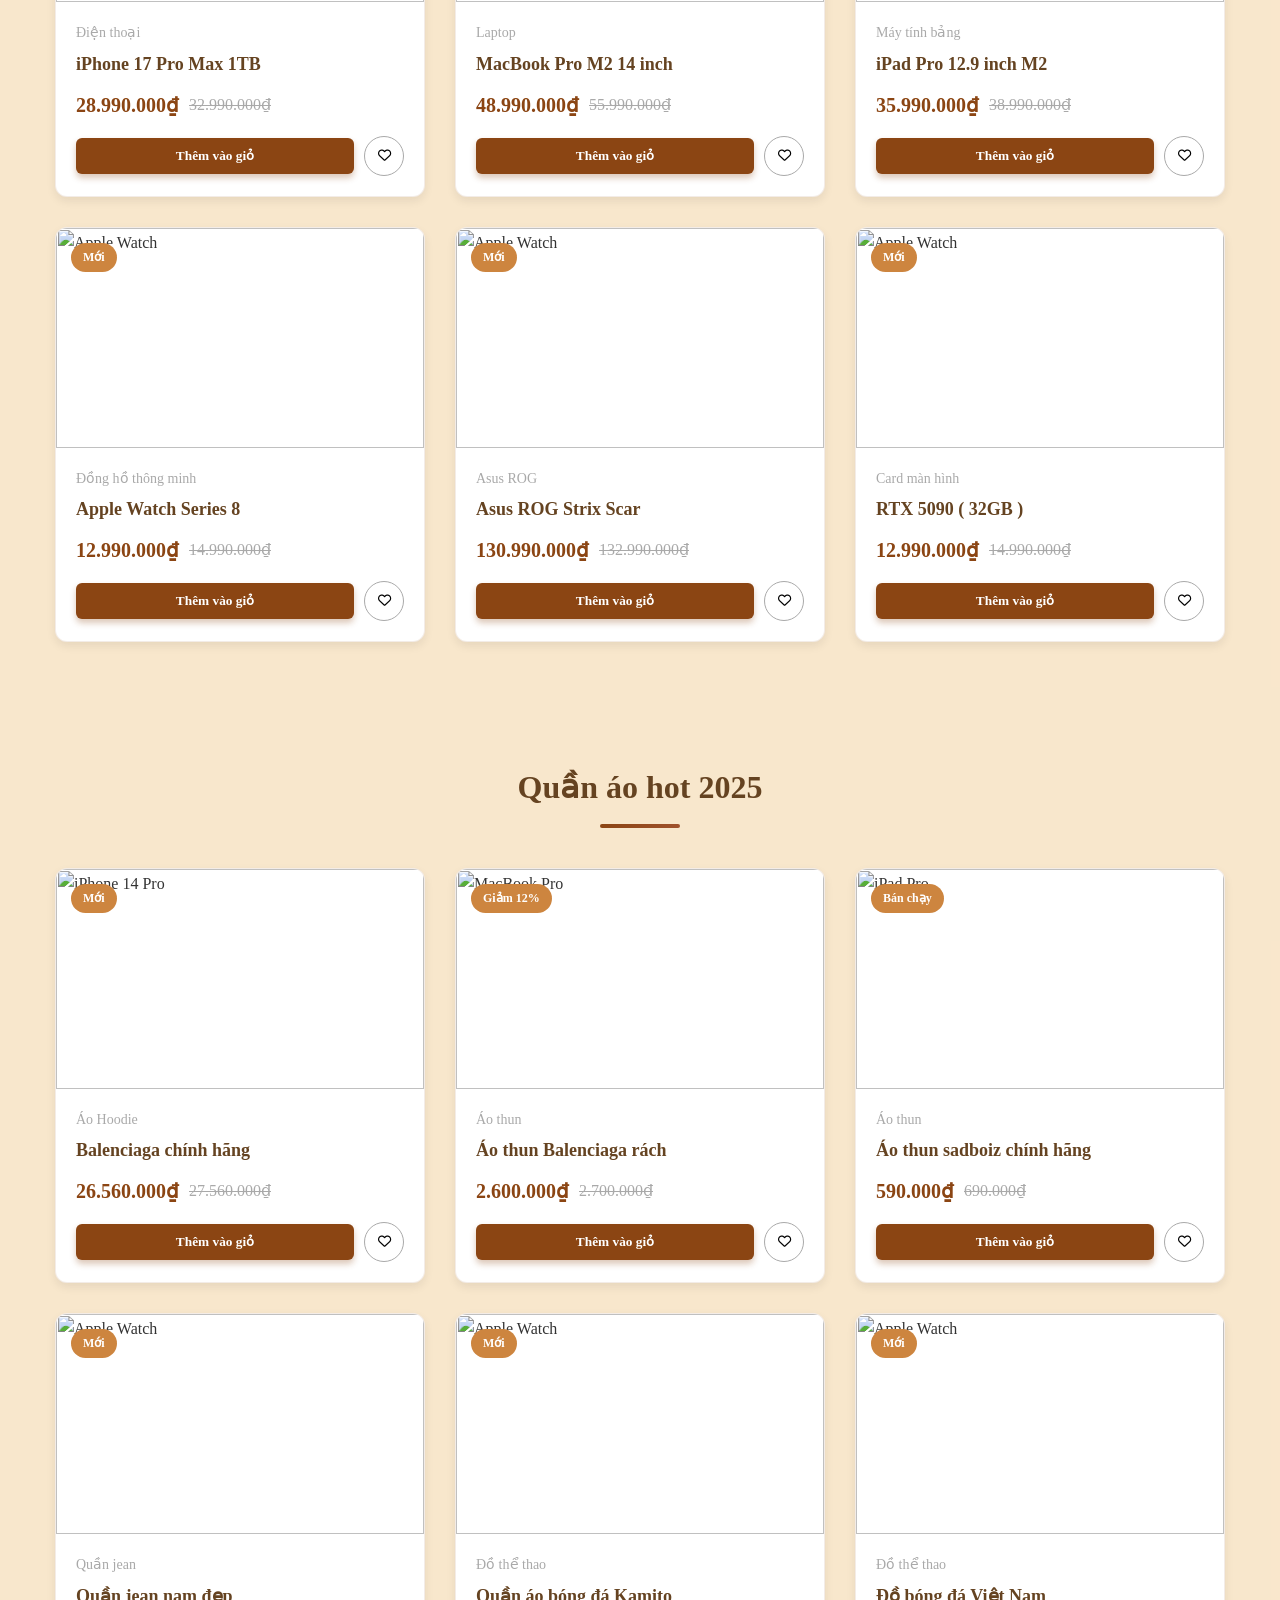
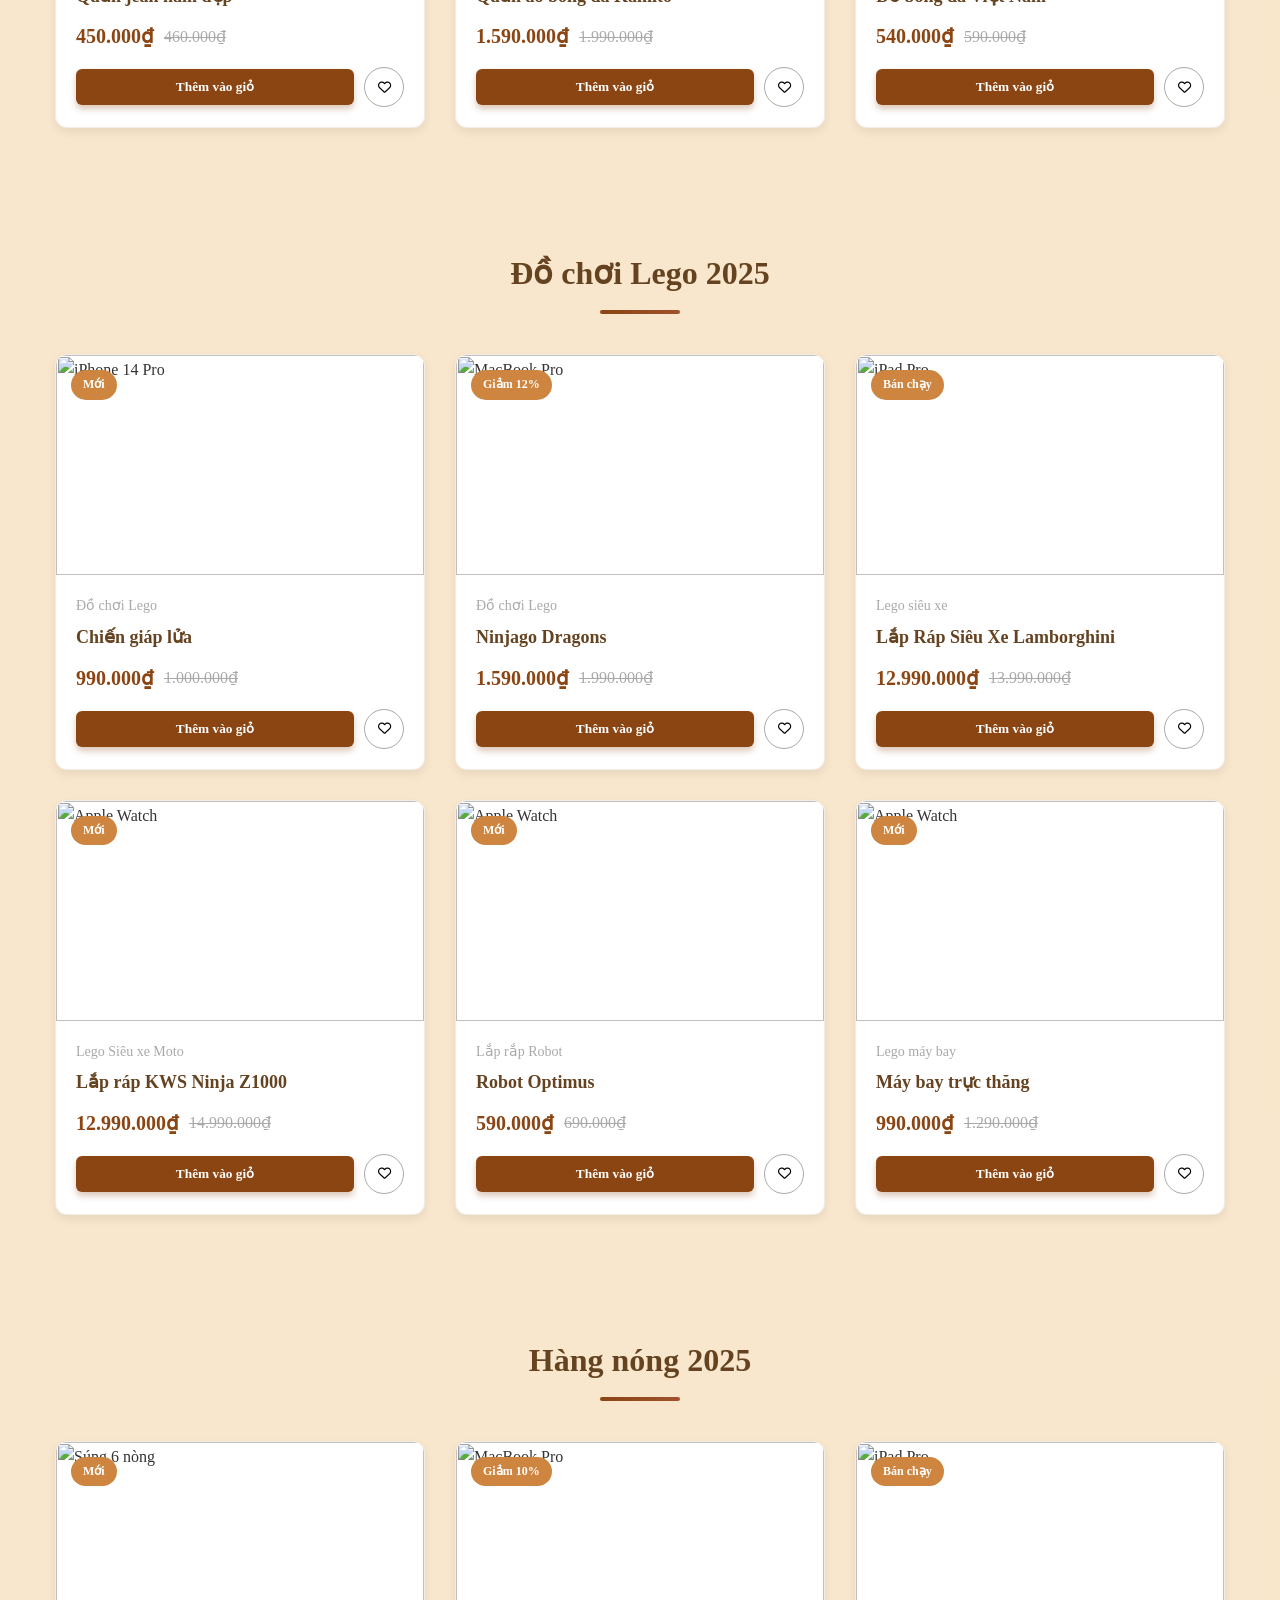
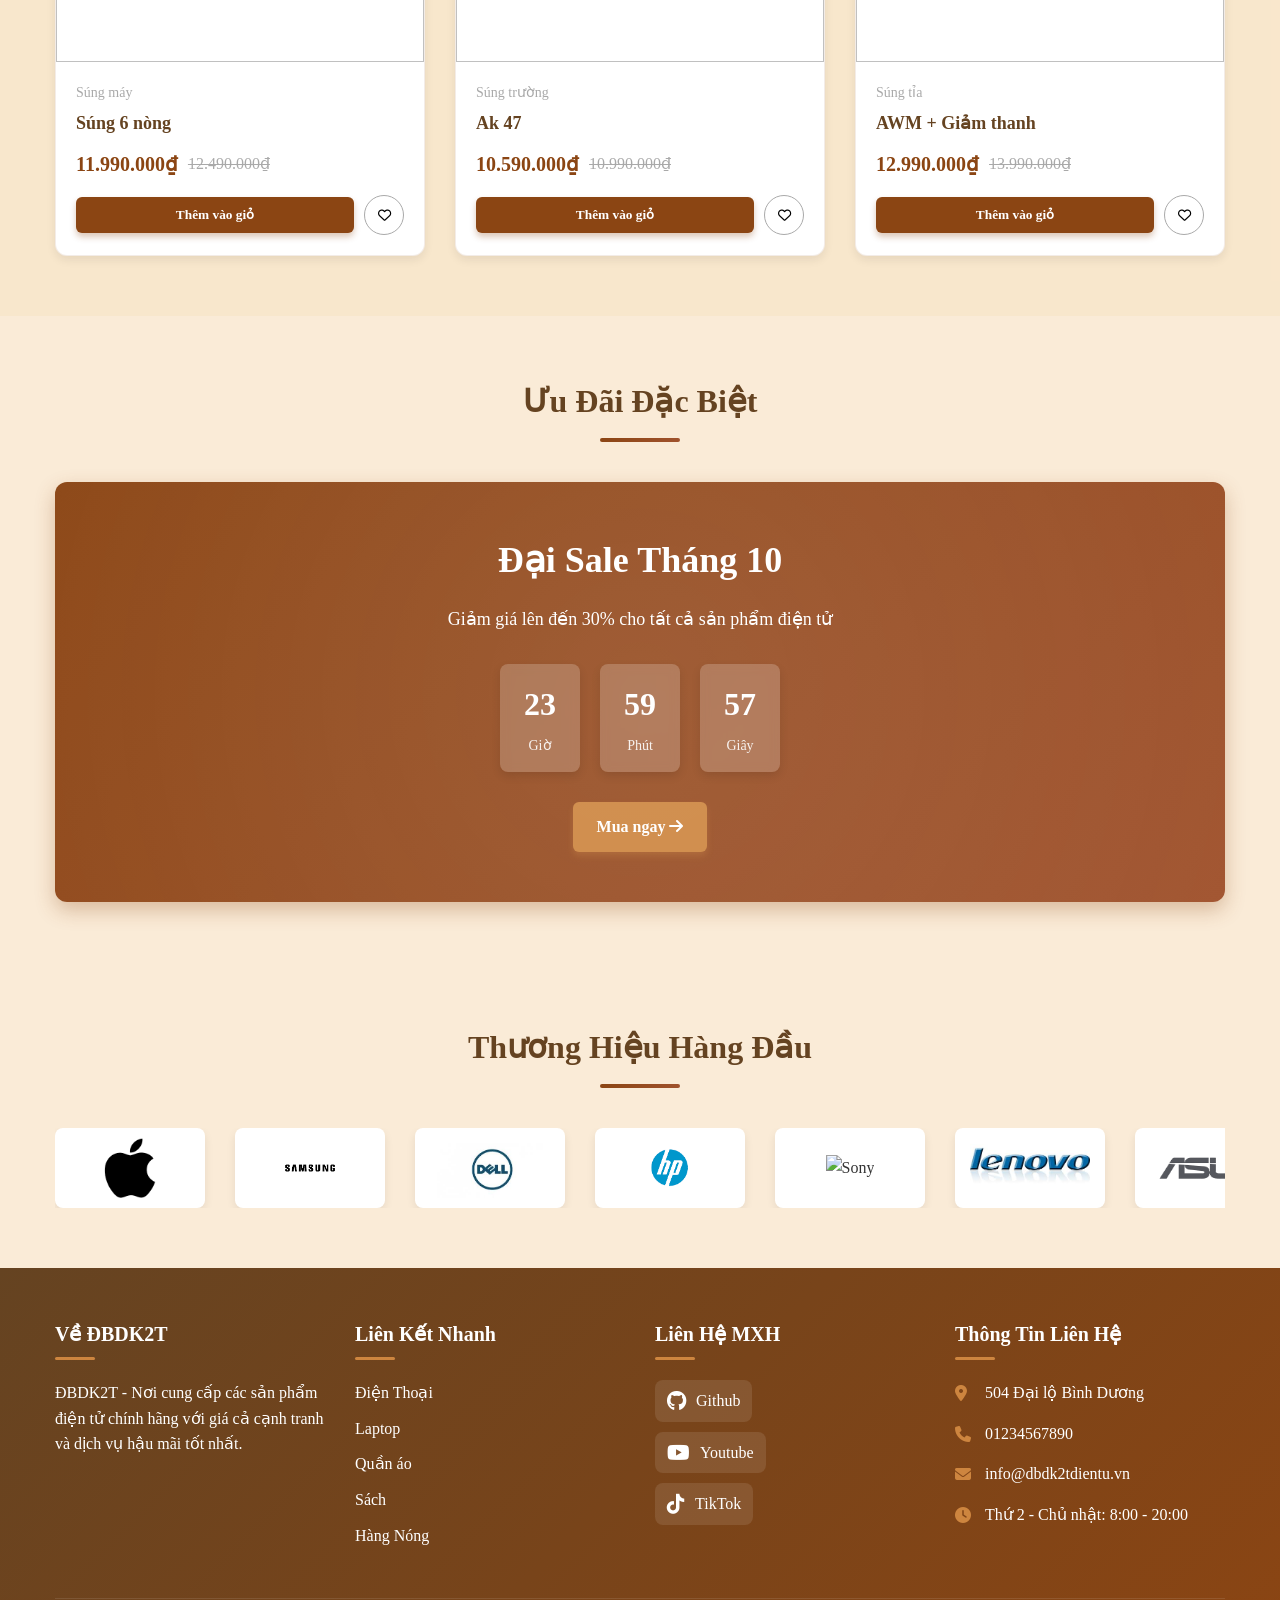
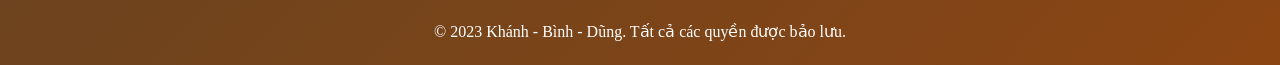
==== commit a849c45f: "update website" ====
--- a/index.html
+++ b/index.html
@@ -104,6 +104,7 @@
                 type="text"
                 class="search-input"
                 placeholder="Tìm kiếm điện thoại, laptop, từ khóa..."
+                autocomplete="off"
               />
               <i class="fas fa-search search-icon"></i>
               <button class="search-clear" title="Xóa">
--- a/css/responsive.css
+++ b/css/responsive.css
@@ -30,17 +30,23 @@
 
 .search-section {
   padding: 15px 10px !important;
+  position: relative !important;
+  z-index: 100 !important;
 }
 
 .search-container {
   width: 100%;
   padding: 0 5px;
+  position: relative !important;
+  z-index: 100 !important;
 }
 
 .search-box {
   width: 100% !important;
   max-width: 100% !important;
   flex: none !important;
+  position: relative !important;
+  z-index: 100 !important;
 }
 
 .search-input {
@@ -48,15 +54,29 @@
   padding: 12px 40px 12px 45px !important;
   font-size: 14px !important;
   border-radius: 25px !important;
+  box-sizing: border-box !important;
+  /* Tắt autocomplete của trình duyệt */
+  autocomplete: off !important;
+  -webkit-autocomplete: off !important;
 }
 
 .search-icon {
   left: 15px !important;
   font-size: 16px !important;
+  top: 50% !important;
+  transform: translateY(-50%) !important;
+  z-index: 1 !important;
 }
 
 .search-clear {
   right: 12px !important;
+  z-index: 2 !important;
+  display: block !important;
+  opacity: 1 !important;
+  pointer-events: auto !important;
+  cursor: pointer !important;
+  touch-action: manipulation !important;
+  -webkit-tap-highlight-color: transparent !important;
 }
 
 .search-btn {
@@ -65,6 +85,11 @@
   font-size: 14px !important;
   justify-content: center !important;
   border-radius: 25px !important;
+  display: flex !important;
+  pointer-events: auto !important;
+  cursor: pointer !important;
+  touch-action: manipulation !important;
+  -webkit-tap-highlight-color: transparent !important;
 }
 
 .search-btn i {
